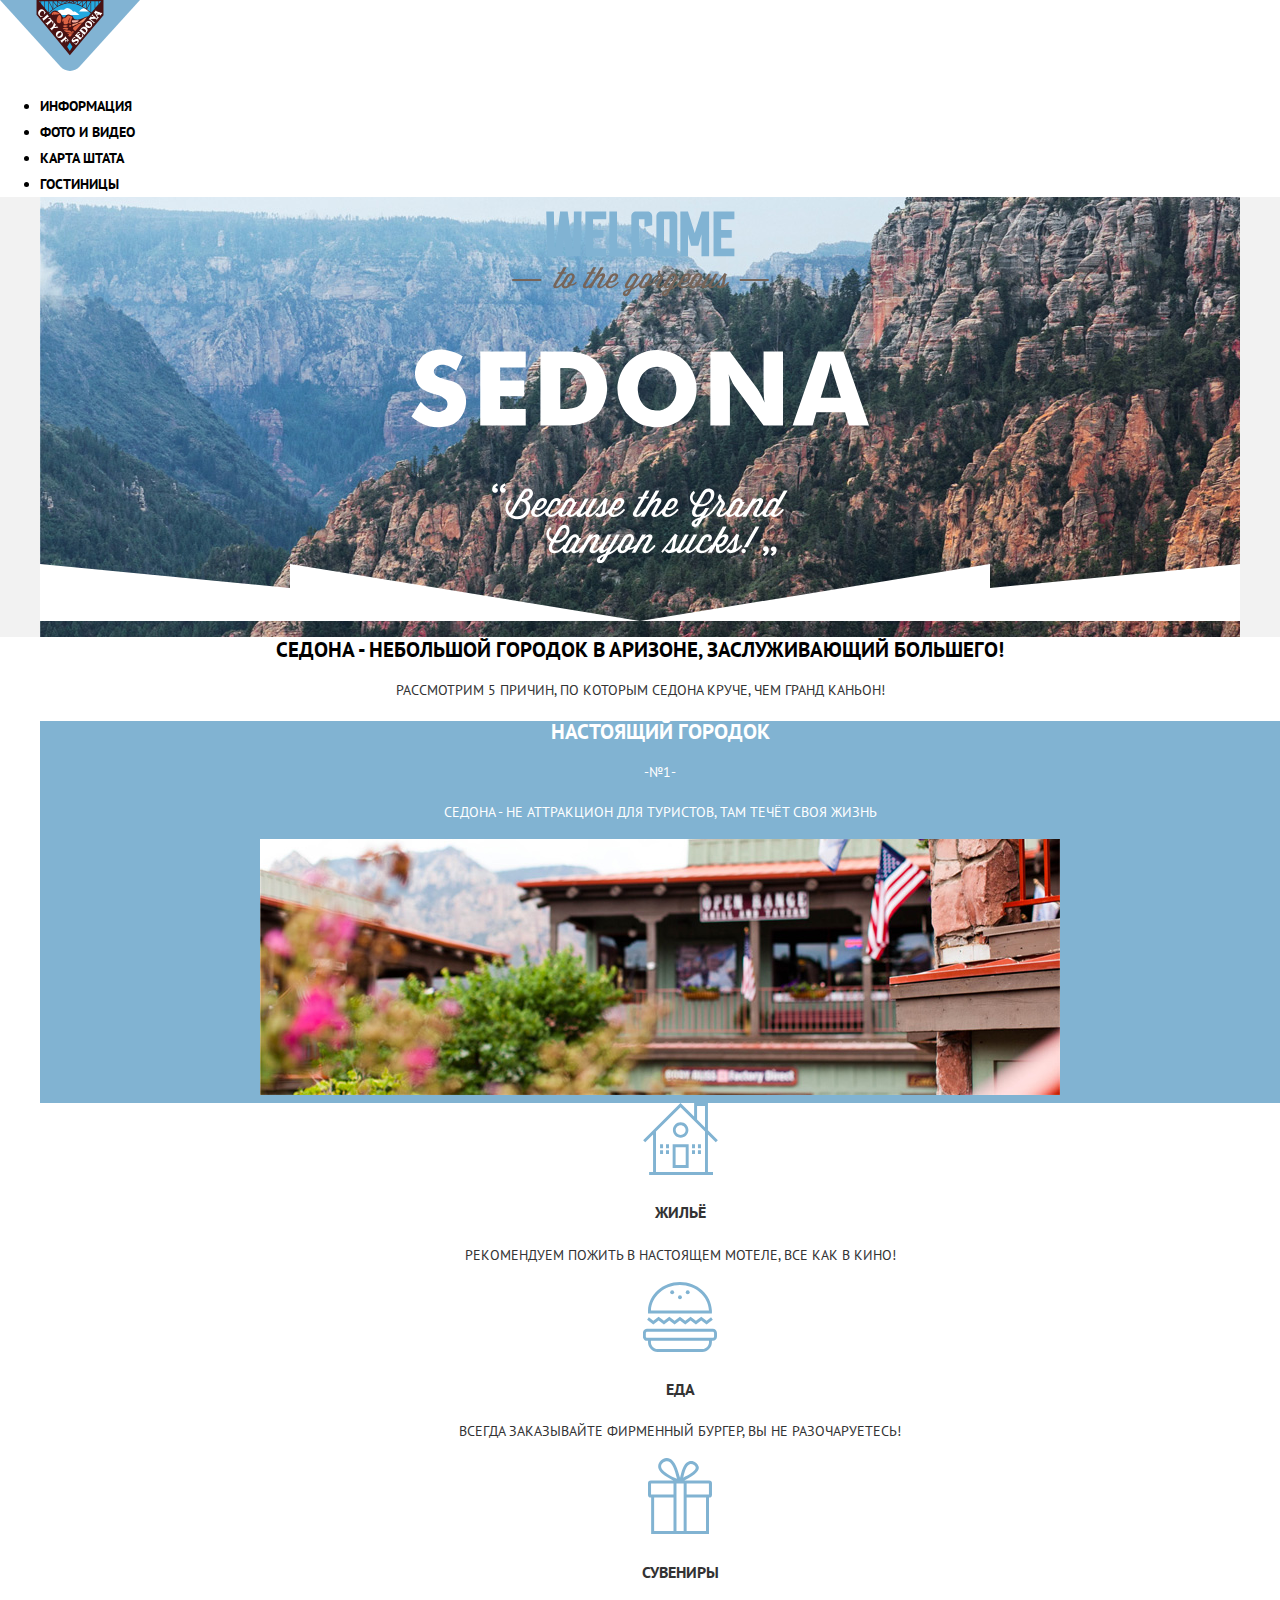
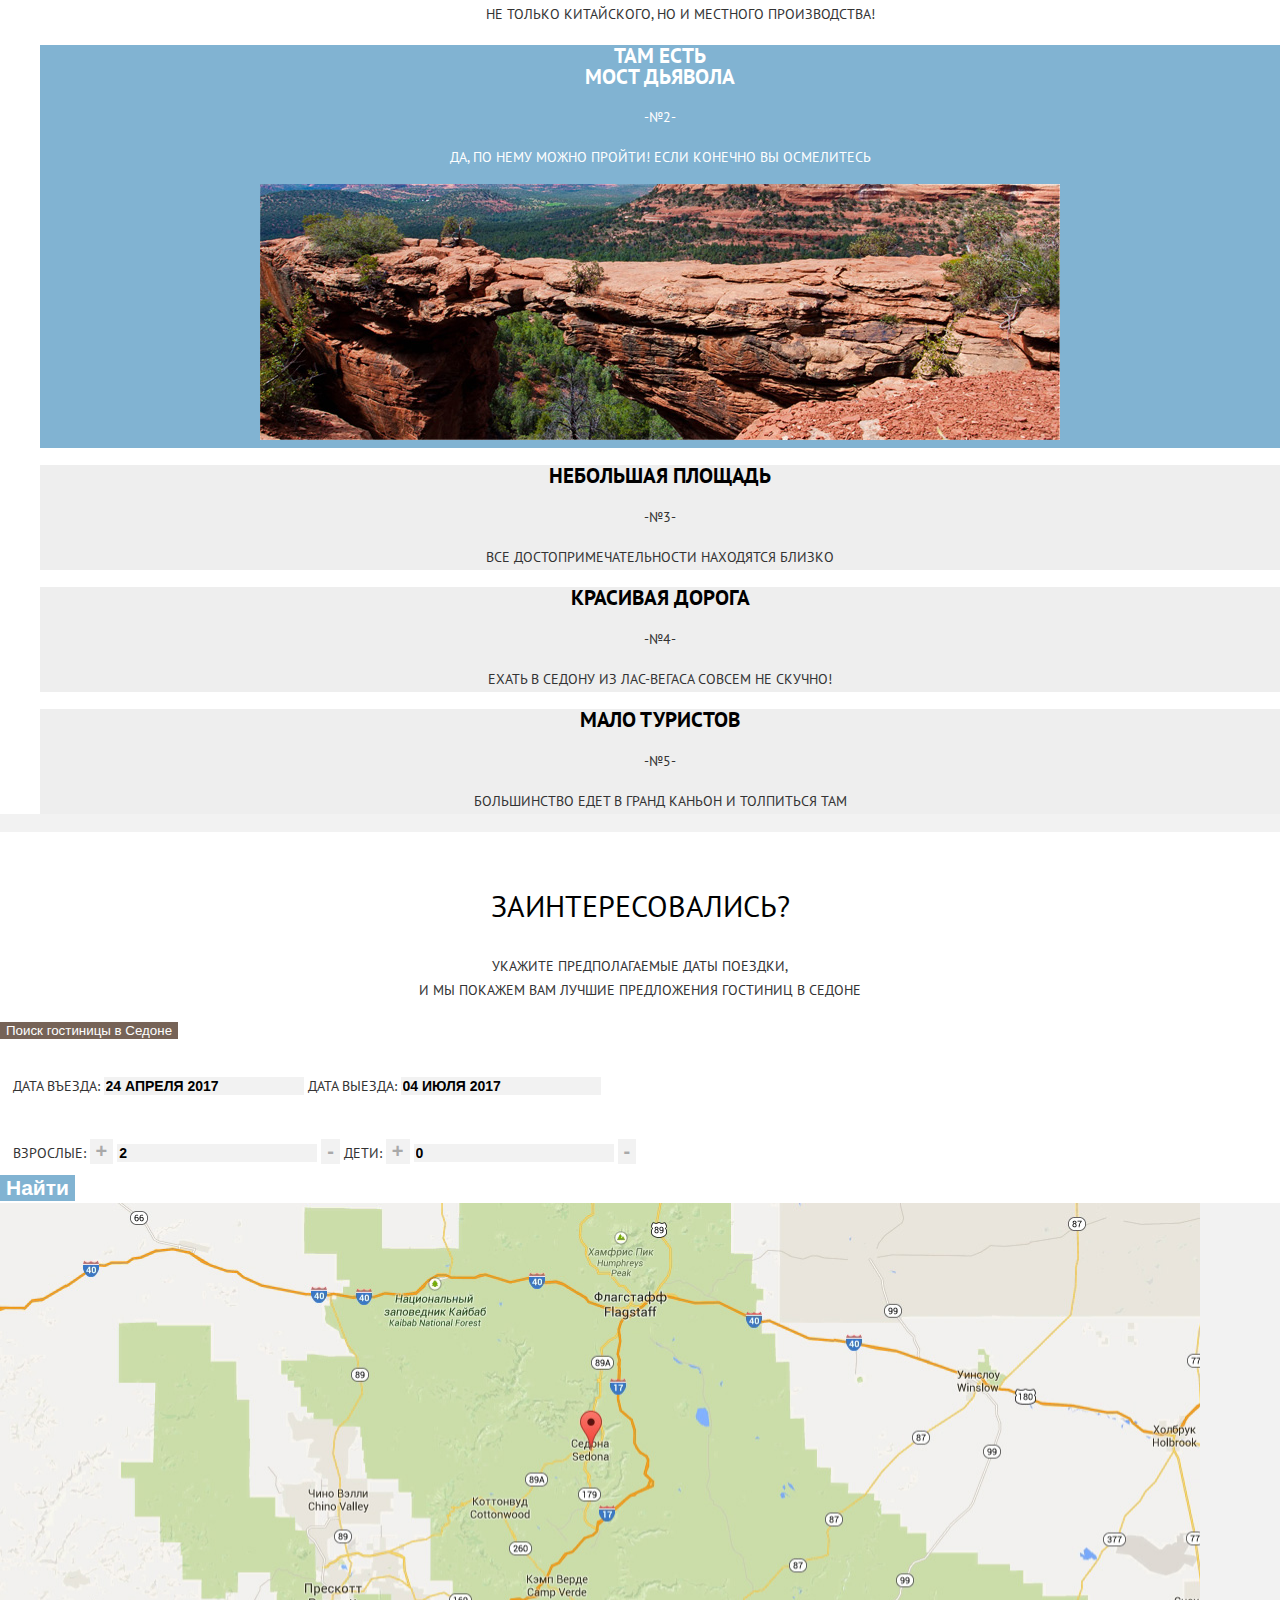
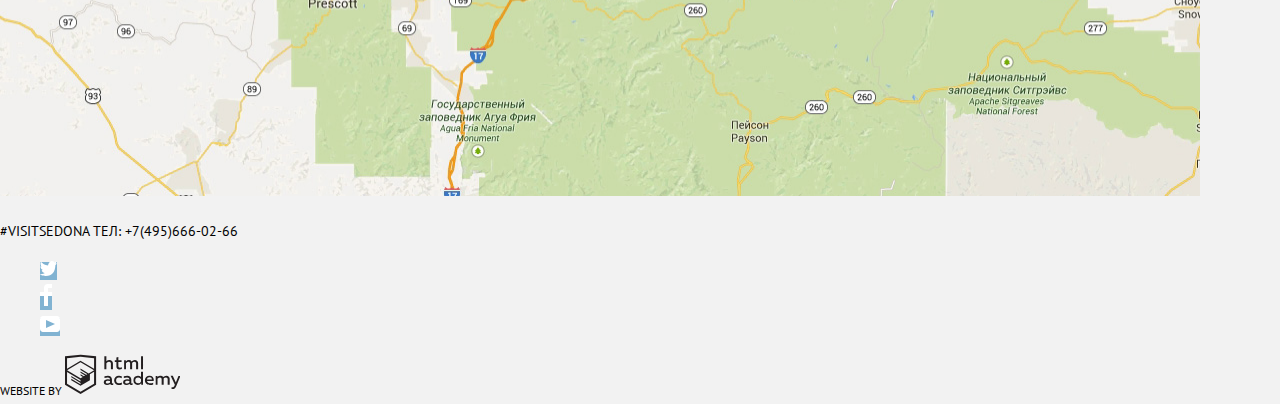
==== index.html @ a15c5e22 "добавление стилей для главной страницы" ====
<!DOCTYPE html>
<html lang="ru">
  <head>
    <meta charset="utf-8">
    <title>HTML Academy: Седона </title>
    <link href="https://fonts.googleapis.com/css?family=PT+Sans&display=swap" rel="stylesheet">
    <link rel="stylesheet" href="css/style.css">
  </head>
  <body>
    <header class="main-header">
      <nav class="main-navigation">
        <a class="main-header-logo">
          <img src="img/logo.svg" width="140" height="71" alt="Логотип «Город Седона»">
        </a>
        <ul class="site-navigation">
          <li>
            <a href="info.html">Информация</a>
          </li>
          <li>
            <a href="gallery.html">Фото и видео</a>
          </li>
          <li>
            <a href="map.html">Карта штата</a>
          </li>
          <li>
            <a href="catalog.html">Гостиницы</a>
          </li>
        </ul>
      </nav>
    </header>
    <main class="container">
      <img class="logo" src="img/welcome.svg" width="459" height="353" alt="Логотип «Добро пожаловать в Седону»">
      <img class="mask" src="img/intro-mask.svg">
      <section class="features">
        <h1>
          Седона - небольшой городок в Аризоне, заслуживающий большего!
        </h1>
        <p>
          Рассмотрим 5 причин, по которым Седона круче, чем Гранд Каньон!
        </p>
      <ol class="features-list">
        <li class="feature-item">
          <div class="index-columns">
            <h2>Настоящий городок</h2>
            <span>-№1-</span>
            <p>Седона - не аттракцион для туристов, там течёт своя жизнь</p>
            <img src="img/town.jpg" width="800" height="256" alt="Фото городка">            
          </div>
          <div class="features-list-town">
            <ul>
              <li>
                <img src="img/icon-1.svg" width="75" height="72" alt="Иконка жилья">
                <h3>Жильё</h3>
                <p>Рекомендуем пожить в настоящем мотеле, все как в кино!</p>
              </li>
              <li>
                <img src="img/icon-2.svg" width="74" height="70" alt="Иконка еды">
                <h3>Еда</h3>
                <p>Всегда заказывайте фирменный бургер, вы не разочаруетесь!</p>
              </li>
              <li>
                <img src="img/icon-3.svg" width="64" height="76" alt="Иконка сувениров">
                <h3>Сувениры</h3>
                <p>Не только китайского, но и местного производства!</p>
              </li>
            </ul>
          </div>
          </li>
        <li class="feature-item">
          <div class="index-columns">
            <h2>Там есть<br> Мост дьявола</h2>
            <span>-№2-</span>
            <p>Да, по нему можно пройти! Если конечно вы осмелитесь</p>
            <img src="img/bridge.jpg" width="800" height="256" alt="Мост дьявола">
          </div>
        </li>
        <li class="feature-item">
          <div class="index-columns-1">
            <h2>Небольшая площадь</h2>
            <span>-№3-</span>
            <p>Все достопримечательности находятся близко</p>
          </div>
        </li>
        <li class="feature-item">
          <div class="index-columns-1">
            <h2>Красивая дорога</h2>
            <span>-№4-</span>
            <p>Ехать в Седону из Лас-Вегаса совсем не скучно!</p>
          </div>
        </li>
        <li class="feature-item">
          <div class="index-columns-1">
            <h2>Мало туристов</h2>
            <span>-№5-</span>
            <p>Большинство едет в Гранд Каньон и толпиться там</p>
          </div>
        </li>
      </ol>
      </section>
      <section class="appointment">
        <h1 class="visually-hidden">Поиск гостиницы в Седоне</h1>
        <p>Заинтересовались?</p>
        <p class="appointment-info">Укажите предполагаемые даты поездки,<br> и  мы покажем вам лучшие предложения гостиниц в Седоне</p>
        <div class="index-form">
          <button class="open-form">Поиск гостиницы в Седоне</button>
          <form class="appointment-form" action="https://echo.htmlacademy.ru/courses" method="post">
            <fieldset class="date">
              <legend class="visually-hidden">Даты въезда и выезда</legend>
              <label class="appointment-date-text" for="date_in">Дата въезда:</label>
              <input class="appointment-date" type="text" name="date_in" id="date_in" value="24 апреля 2017">
              <label class="appointment-date-text" for="date_out">Дата выезда:</label>
              <input class="appointment-date" type="text" name="date_out" id="date_out" value="04 июля 2017">
            </fieldset>
            <fieldset class="quantity">
              <legend class="visually-hidden">Количество взрослых и детей</legend>
              <label class="appointment-quantity-text" for="adults">Взрослые:</label>
              <button class="button-setup" type="button">+</button>
              <input class="appointment-quantity" type="number" name="adults" id="adults" value="2">
              <button class="button-setup" type="button">-</button>
              <label class="appointment-quantity-text" for="child">Дети:</label>
              <button class="button-setup" type="button">+</button>
              <input class="appointment-quantity" type="number" name="child" id="child" value="0">
              <button class="button-setup" type="button">-</button>
            </fieldset>
            <button class="button-search" type="submit">Найти</button>
          </form>
        </div>
      </section>
      <div class="map">
        <img src="img/map.jpg" width="1200" height="593" alt="Карта расположения Седоны">
        <!--Здесь будет форма-->        
      </div>
    </main>
    <footer class="main-footer">
      <p class="footer-contacts">
        #VISITSEDONA
        Тел: <a href="tel:+74956660266">+7(495)666-02-66</a>
      </p>
      
        <ul class="footer-social">
          <li> <a href="#"><img class="tw" src="img/tw-icon.svg" width="17" height="15" alt="Твиттер"></a> </li>
          <li> <a href="#"><img class="fb" src="img/fb-icon.svg" width="12" height="22" alt="Фэйсбук"></a> </li>      
          <li> <a href="#"><img class="yt" src="img/youtube-icon.svg" width="20" height="16" alt="Ютуб"></a> </li>  
        </ul>
      
      <a class="footer-copyright" href="https://htmlacademy.ru/intensive/htmlcss">
        Website by 
        <svg xmlns="http://www.w3.org/2000/svg" data-name="Logo html academy" viewBox="0 0 113 39">
        <path  d="M46.84 28.22a2.07 2.07 0 0 0 .58-.11v1.4a3.41 3.41 0 0 1-1.24.22 1.75 1.75 0 0 1-1.75-1 5.08 5.08 0 0 1-3.3 1.13c-1.59 0-3.06-.87-3.06-2.68 0-2.24 2.08-2.93 3.9-2.93a11.63 11.63 0 0 1 2.28.26v-.31c0-1.09-.8-1.86-2.3-1.86a7.79 7.79 0 0 0-3.15.67v-1.79a10.72 10.72 0 0 1 3.35-.58c2.48 0 4 1.18 4 3.83v3.14a.57.57 0 0 0 .69.61zm-6.76-1.19a1.42 1.42 0 0 0 1.64 1.29 3.56 3.56 0 0 0 2.53-1v-1.51a10.21 10.21 0 0 0-1.9-.22c-1.1.01-2.27.35-2.27 1.45zM53.06 20.62a5.29 5.29 0 0 1 2.7.67v1.79a4.28 4.28 0 0 0-2.42-.73 2.89 2.89 0 1 0 0 5.76 5.26 5.26 0 0 0 2.55-.67v1.8a6.58 6.58 0 0 1-2.9.6 4.42 4.42 0 0 1-4.72-4.54 4.54 4.54 0 0 1 4.79-4.68zM65.84 28.22a2.07 2.07 0 0 0 .58-.11v1.4a3.41 3.41 0 0 1-1.24.22 1.75 1.75 0 0 1-1.75-1 5.08 5.08 0 0 1-3.3 1.13c-1.59 0-3.06-.87-3.06-2.68 0-2.24 2.08-2.93 3.9-2.93a11.63 11.63 0 0 1 2.28.26v-.31c0-1.09-.8-1.86-2.3-1.86a7.79 7.79 0 0 0-3.15.67v-1.79a10.72 10.72 0 0 1 3.35-.58c2.48 0 4 1.18 4 3.83v3.14a.57.57 0 0 0 .69.61zm-6.76-1.19a1.42 1.42 0 0 0 1.64 1.29 3.56 3.56 0 0 0 2.53-1v-1.51a10.21 10.21 0 0 0-1.9-.22c-1.11.01-2.27.35-2.27 1.45zM76.67 16.85v12.76h-1.76v-1.39a4.07 4.07 0 0 1-3.35 1.62 4.62 4.62 0 0 1 0-9.22 4 4 0 0 1 3.15 1.37v-5.14h2zm-4.76 5.48a2.9 2.9 0 0 0 0 5.8 3 3 0 0 0 2.79-1.84v-2.13a3.06 3.06 0 0 0-2.79-1.83zM82.99 20.62c3.48 0 4.68 2.81 4.12 5.34h-6.58c.22 1.57 1.75 2.22 3.35 2.22a6.41 6.41 0 0 0 2.77-.62v1.68a7.5 7.5 0 0 1-3.14.6c-2.68 0-5-1.53-5-4.61a4.39 4.39 0 0 1 4.48-4.61zm.09 1.62a2.39 2.39 0 0 0-2.57 2.26h4.85a2.06 2.06 0 0 0-2.28-2.26zM89.1 29.61v-8.75h1.73v1.09a4 4 0 0 1 2.92-1.33 3 3 0 0 1 2.73 1.4 4.33 4.33 0 0 1 3.06-1.4 3.21 3.21 0 0 1 3.32 3.52v5.47h-2V24.2a1.67 1.67 0 0 0-1.73-1.84 2.94 2.94 0 0 0-2.17 1.18V29.61h-2V24.2a1.67 1.67 0 0 0-1.73-1.84 3.11 3.11 0 0 0-2.32 1.35v5.91h-2zM111.47 20.86h2l-4.1 9.93c-.95 2.28-2.19 3-3.52 3a5 5 0 0 1-1.15-.15v-1.66a3 3 0 0 0 .89.13c.95 0 1.66-.67 2.17-2l.18-.44-4.16-8.82h2.13l3 6.6zM40.66 1.53v5a4 4 0 0 1 2.83-1.2A3.41 3.41 0 0 1 47.1 8.9v5.41h-2V9.15a1.9 1.9 0 0 0-2-2.1 3.08 3.08 0 0 0-2.44 1.46v5.8h-2V1.53h2zM52.43 2.42v3.12h3.17v1.71h-3.17v4c0 1.15.53 1.53 1.66 1.53a4.71 4.71 0 0 0 1.77-.35v1.68a7.14 7.14 0 0 1-2.35.38 2.68 2.68 0 0 1-3-2.88V7.23h-1.6V5.52h1.57V2.88zM58.1 14.29V5.54h1.73v1.09a4 4 0 0 1 2.92-1.33 3 3 0 0 1 2.73 1.4 4.33 4.33 0 0 1 3.06-1.4 3.21 3.21 0 0 1 3.32 3.52v5.47h-2V8.88a1.67 1.67 0 0 0-1.73-1.84 2.94 2.94 0 0 0-2.17 1.18V14.29h-2V8.88a1.67 1.67 0 0 0-1.73-1.84 3.11 3.11 0 0 0-2.32 1.35v5.91h-2zM74.72 1.52h1.95v12.76h-1.95zM15.44.02h-.16L0 1.62v28l15.28 9.09 15.28-9.09v-28zm13.12 28.45l-13.28 7.9L2 28.47V16.99l13.22 7.87v1.43l-9.07-5.4v1.38l9.11 5.47v1.46l-9.1-5.42v1.38l9.11 5.47 9.19-5.5V19.22l4.1-2.45v11.67zm0-13.16l-3.65 2.14-1.68 1-8-4.76v1.38l6.84 4.07h-.06l-.15.09-1 .57-5.64-3.36v1.38l4.45 2.65-1.05.7-3.36-2v1.38l2.21 1.3-2.25 1.35-13.16-7.82 13.17-7.92zm0-1.39L15.21 6.05l-13.2 7.86V3.41l13.28-1.39 13.28 1.39v10.51z"/>
        </svg>
      </a>
    </footer>
  </body>
</html>
---- css/style.css ----
body {
    margin: 0;
    padding: 0;

    font-family: "PT Sans", Arial, sans-serif;
    font-size: 14px;
    line-height: 26px;
    color: #333333;
    text-transform: uppercase;

    background-color: #f2f2f2;
    background-image: url('../img/background.jpg');
    background-position: top center;
    background-repeat: no-repeat;
}

.visually-hidden {
    visibility: hidden;
}

.mask {
    display: block;
    margin-left: auto;
    margin-right: auto
}

.logo {
    display: block;
    margin-left: auto;
    margin-right: auto
}

a {
    text-decoration: none;
}

.main-navigation {
    font-weight: bold;
    color: black;
    background-color: white;
}

.site-navigation a {
    color: black;
}

.site-navigation a:hover,
.site-navigation a:focus {
    color: #81b3d2;
}

.site-navigation a:active {
    color: rgba(0, 0, 0, 0.3);
}

.features {
    background-color: white;
}

.features-list, 
.features-list ul {
    list-style: none;
}

.feature-item, 
.features p {
    text-align: center;
}

.features h1 {
    text-align: center;
    font-size: 21px;
    font-weight: bold;
    color: black;
}

.index-columns {
    background-color: #81b3d2;
    color: white;
}

.index-columns h2 {
    font-size: 21px;
    line-height: 21px;
}

.index-columns-1 {
    background-color: #eeeeee;
}

.index-columns-1 h2 {
    color: black;
    font-size: 21px;
    line-height: 21px;
}

.appointment {
    background-color: white;
}

.appointment p {
    color: black;
    font-size: 30px;
    line-height: 36px;
    text-align: center;
}

.appointment .appointment-info {
    color: #333333;
    font-size: 14px;
    line-height: 24px;
    text-align: center;
} 

.open-form {
    background-color: #766357;
    text-align: center;
    color: white;
    vertical-align: middle;
    border: none;
}

.open-form:hover {
    background-color: #604e43;
}

.open-form:active {
    background-color: #503e33;
    color: rgba(255, 255, 255, 0.3);
}

.date {
    border: none;
}

.quantity {
    border: none;
}

.appointment-date,
.appointment-quantity {
    font-size: 14px;
    font-weight: bold;
    color: black;
    text-transform: uppercase;
    background-color: #f2f2f2;
    border: none;
}

.appointment-date:hover,
.appointment-quantity:hover {
    background-color: #ebebeb;
}

.appointment-date:focus,
.appointment-quantity:focus {
    border: solid 2px #e5e5e5;
    background-color: #ffffff;
}

.button-setup {
    font-size: 20px;
    font-weight: bold;
    color: #a9a9a9;
    border: none;
    background-color: #f2f2f2;
}

.button-search {
    font-size: 21px;
    font-weight: bold;
    text-align: center;
    color: #ffffff;
    background-color: #81b3d2;
    border: none;
}

.button-search:hover {
    background-color: #669ec0;
}

.button-search:active {
    color: rgba(255, 255, 255, 0.3);
    background-color: #5496bd;
}

.footer-contacts {
    color: black;
}

.footer-contacts a {
    text-decoration: none;
    color: black;
}

.footer-social {
    list-style: none;
}

.footer-social a {
    background-color: #81b3d2;
}

.footer-social a:hover {
    background-color: #669ec0;
}

.footer-social a:active {
    background-color: #5496bd;
    
}

.footer-social a:active .tw {
    opacity: 0.3;
    filter:alpha(opacity=30);
}

.footer-social a:active .fb {
    opacity: 0.3;
    filter:alpha(opacity=30);
}

.footer-social a:active .yt {
    opacity: 0.3;
    filter:alpha(opacity=30);
}

.footer-copyright {
    font-size: 12px;
    line-height: 26px;
    text-align: center;
    color: #000000;
}

.footer-copyright:hover {
    color: #81b3d2;
}

.footer-copyright:active {
    color: #000000;
}

.footer-copyright svg {
    fill: #231f20;
    width: 115px;
    height: 41px;
}

.footer-copyright:hover svg {
    fill: #81b3d2;
}

.footer-copyright:active svg {
    fill: #bdbbbc;
}
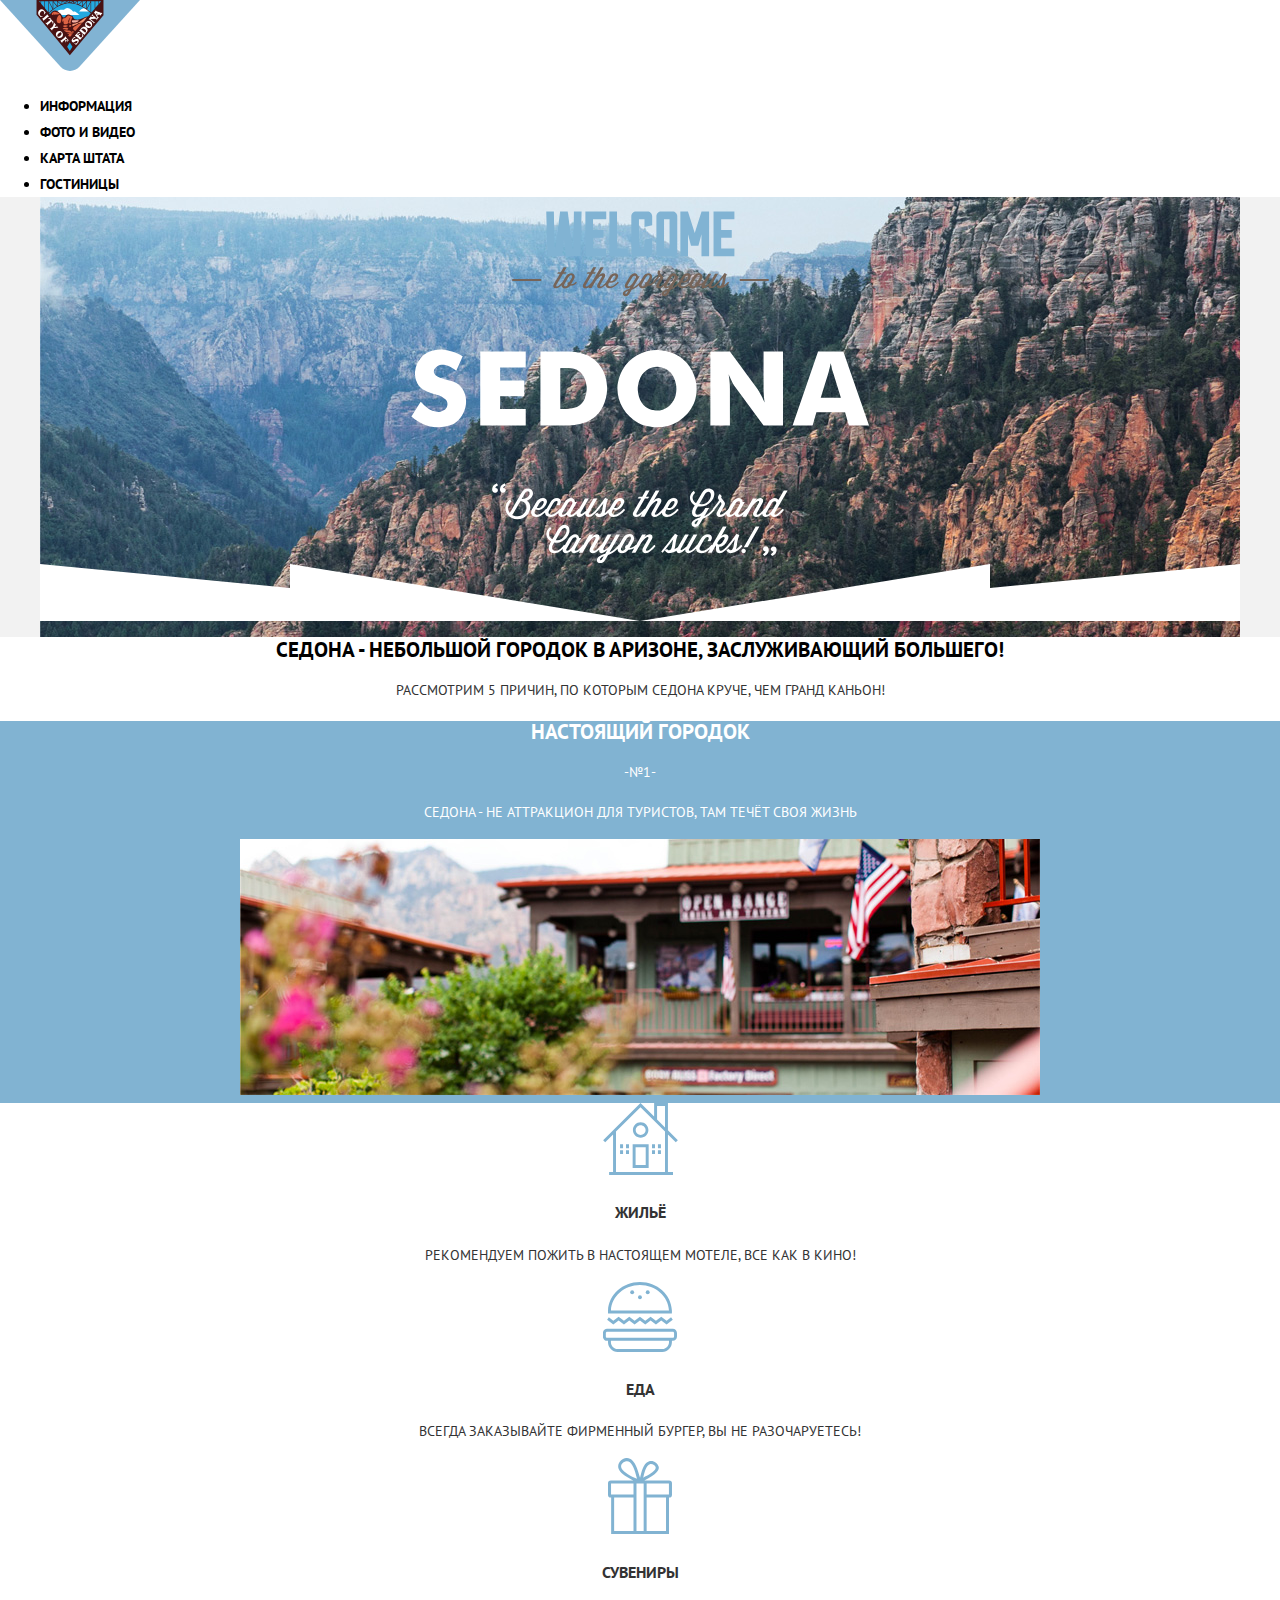
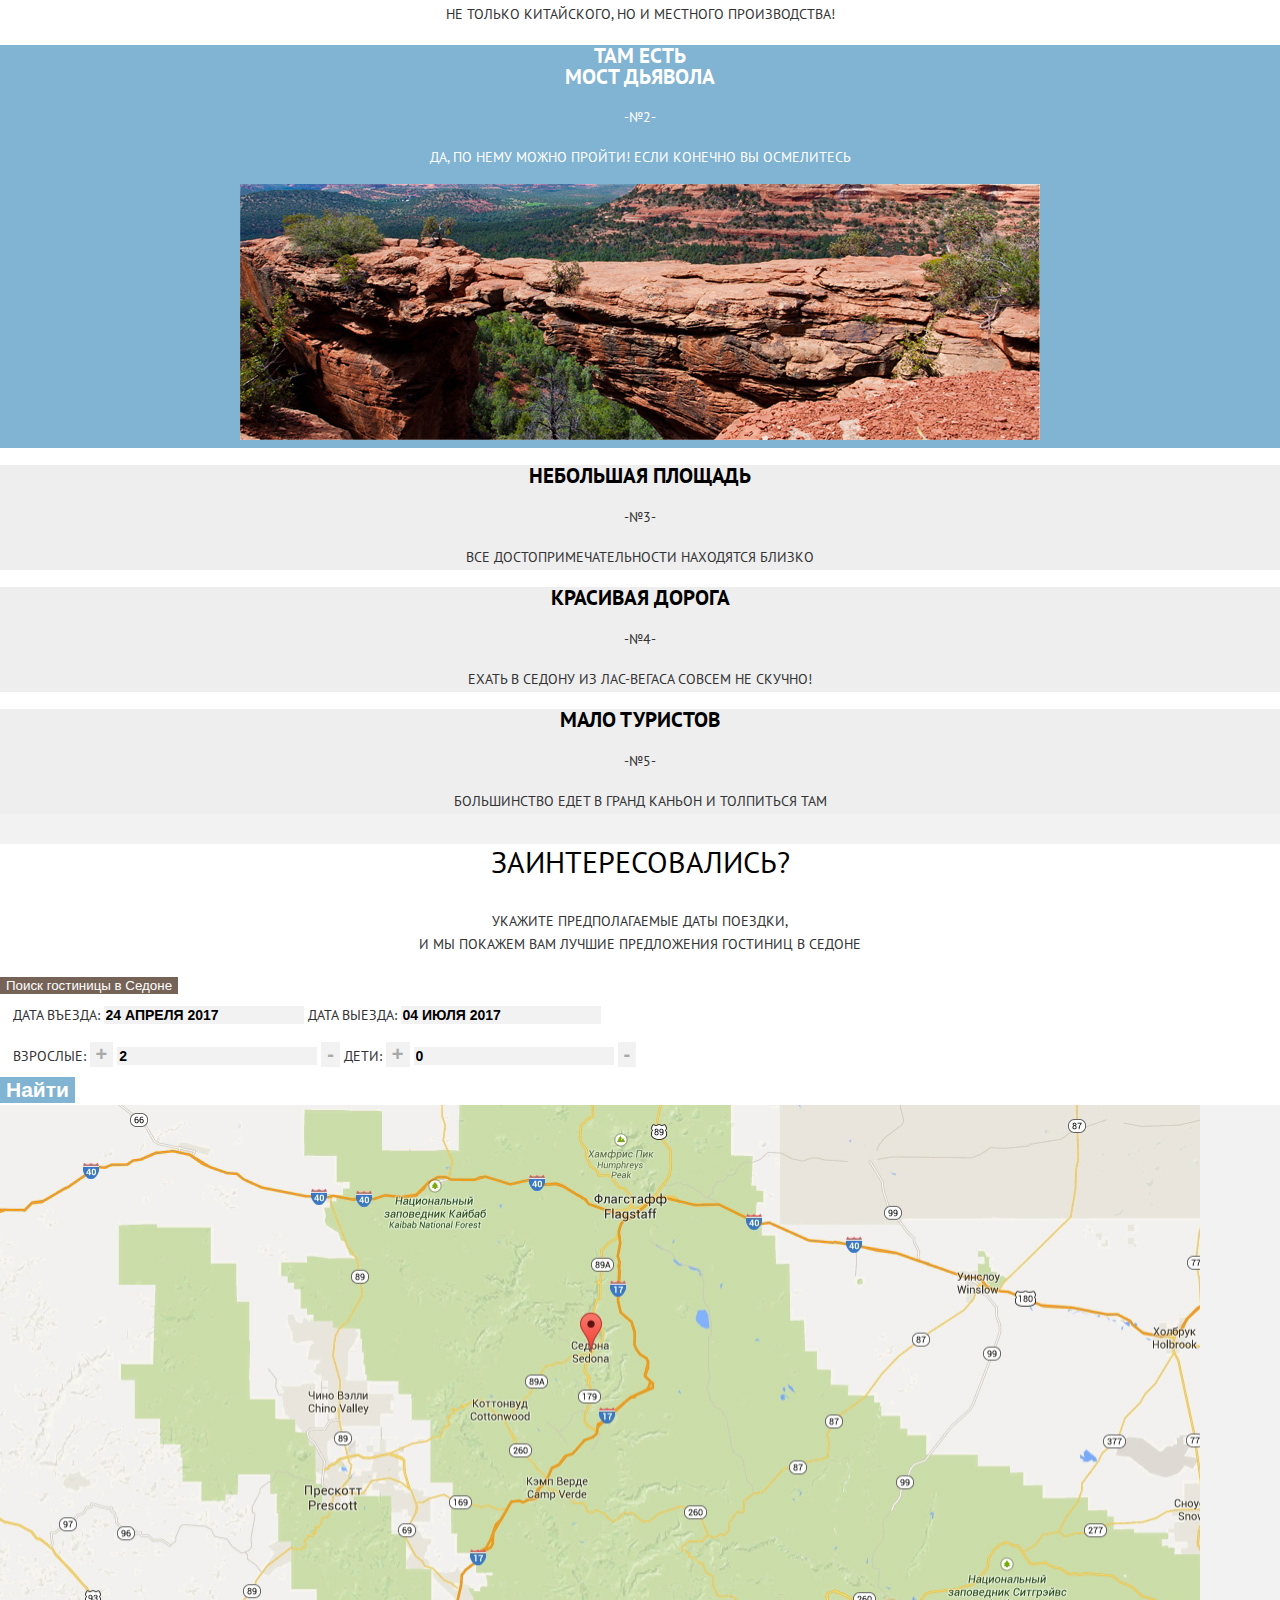
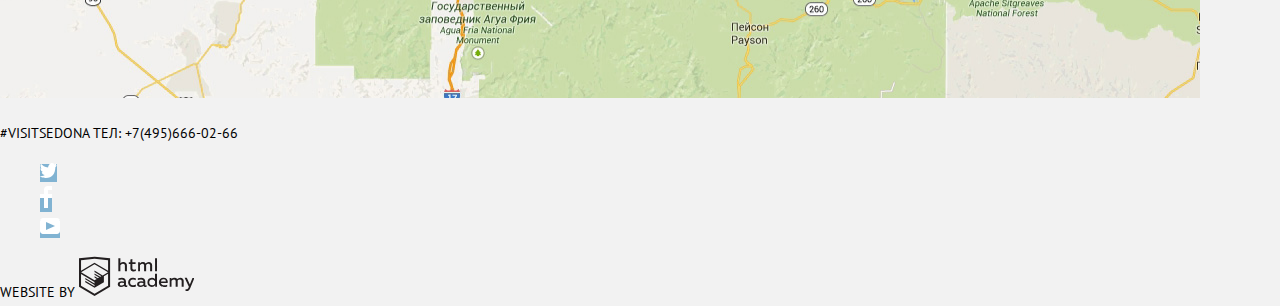
==== commit 7181f735: "исправил ошибки" ====
--- a/index.html
+++ b/index.html
@@ -6,7 +6,7 @@
     <link href="https://fonts.googleapis.com/css?family=PT+Sans&display=swap" rel="stylesheet">
     <link rel="stylesheet" href="css/style.css">
   </head>
-  <body>
+  <body class="index">
     <header class="main-header">
       <nav class="main-navigation">
         <a class="main-header-logo">
@@ -38,7 +38,7 @@
         <p>
           Рассмотрим 5 причин, по которым Седона круче, чем Гранд Каньон!
         </p>
-      <ol class="features-list">
+      <ol class="features-list list">
         <li class="feature-item">
           <div class="index-columns">
             <h2>Настоящий городок</h2>
@@ -47,7 +47,7 @@
             <img src="img/town.jpg" width="800" height="256" alt="Фото городка">            
           </div>
           <div class="features-list-town">
-            <ul>
+            <ul class="list">
               <li>
                 <img src="img/icon-1.svg" width="75" height="72" alt="Иконка жилья">
                 <h3>Жильё</h3>
@@ -75,21 +75,21 @@
           </div>
         </li>
         <li class="feature-item">
-          <div class="index-columns-1">
+          <div class="index-columns-row">
             <h2>Небольшая площадь</h2>
             <span>-№3-</span>
             <p>Все достопримечательности находятся близко</p>
           </div>
         </li>
         <li class="feature-item">
-          <div class="index-columns-1">
+          <div class="index-columns-row">
             <h2>Красивая дорога</h2>
             <span>-№4-</span>
             <p>Ехать в Седону из Лас-Вегаса совсем не скучно!</p>
           </div>
         </li>
         <li class="feature-item">
-          <div class="index-columns-1">
+          <div class="index-columns-row">
             <h2>Мало туристов</h2>
             <span>-№5-</span>
             <p>Большинство едет в Гранд Каньон и толпиться там</p>
@@ -107,19 +107,19 @@
             <fieldset class="date">
               <legend class="visually-hidden">Даты въезда и выезда</legend>
               <label class="appointment-date-text" for="date_in">Дата въезда:</label>
-              <input class="appointment-date" type="text" name="date_in" id="date_in" value="24 апреля 2017">
+              <input class="appointment-date appointment-field" type="text" name="date_in" id="date_in" value="24 апреля 2017">
               <label class="appointment-date-text" for="date_out">Дата выезда:</label>
-              <input class="appointment-date" type="text" name="date_out" id="date_out" value="04 июля 2017">
+              <input class="appointment-date appointment-field" type="text" name="date_out" id="date_out" value="04 июля 2017">
             </fieldset>
             <fieldset class="quantity">
               <legend class="visually-hidden">Количество взрослых и детей</legend>
               <label class="appointment-quantity-text" for="adults">Взрослые:</label>
               <button class="button-setup" type="button">+</button>
-              <input class="appointment-quantity" type="number" name="adults" id="adults" value="2">
+              <input class="appointment-quantity appointment-field" type="number" name="adults" id="adults" value="2">
               <button class="button-setup" type="button">-</button>
               <label class="appointment-quantity-text" for="child">Дети:</label>
               <button class="button-setup" type="button">+</button>
-              <input class="appointment-quantity" type="number" name="child" id="child" value="0">
+              <input class="appointment-quantity appointment-field" type="number" name="child" id="child" value="0">
               <button class="button-setup" type="button">-</button>
             </fieldset>
             <button class="button-search" type="submit">Найти</button>
@@ -138,9 +138,9 @@
       </p>
       
         <ul class="footer-social">
-          <li> <a href="#"><img class="tw" src="img/tw-icon.svg" width="17" height="15" alt="Твиттер"></a> </li>
-          <li> <a href="#"><img class="fb" src="img/fb-icon.svg" width="12" height="22" alt="Фэйсбук"></a> </li>      
-          <li> <a href="#"><img class="yt" src="img/youtube-icon.svg" width="20" height="16" alt="Ютуб"></a> </li>  
+          <li> <a class="a-twitter" href="#"><img class="twitter" src="img/tw-icon.svg" width="17" height="15" alt="Твиттер"></a> </li>
+          <li> <a class="a-facebook" href="#"><img class="facebook" src="img/fb-icon.svg" width="12" height="22" alt="Фэйсбук"></a> </li>      
+          <li> <a class="a-youtube" href="#"><img class="youtube" src="img/youtube-icon.svg" width="20" height="16" alt="Ютуб"></a> </li>  
         </ul>
       
       <a class="footer-copyright" href="https://htmlacademy.ru/intensive/htmlcss">
--- a/css/style.css
+++ b/css/style.css
@@ -9,13 +9,32 @@
     text-transform: uppercase;
 
     background-color: #f2f2f2;
+}
+
+a {
+    text-decoration: none;
+}
+
+.visually-hidden:not(:focus):not(:active) {
+    position: absolute;
+    
+    width: 1px;
+    height: 1px;
+    margin: -1px;
+    border: 0;
+    padding: 0;
+    
+    white-space: nowrap;
+    
+    clip-path: inset(100%);
+    clip: rect(0 0 0 0);
+    overflow: hidden;
+}   
+
+.index {
     background-image: url('../img/background.jpg');
     background-position: top center;
     background-repeat: no-repeat;
-}
-
-.visually-hidden {
-    visibility: hidden;
 }
 
 .mask {
@@ -30,18 +49,14 @@
     margin-right: auto
 }
 
-a {
-    text-decoration: none;
-}
-
 .main-navigation {
-    font-weight: bold;
-    color: black;
-    background-color: white;
+    font-weight: 700;
+    color: #000000;
+    background-color: #ffffff;
 }
 
 .site-navigation a {
-    color: black;
+    color: #000000;
 }
 
 .site-navigation a:hover,
@@ -54,11 +69,12 @@
 }
 
 .features {
-    background-color: white;
-}
-
-.features-list, 
-.features-list ul {
+    background-color: #ffffff;
+}
+
+.list {
+    margin: 0px;
+    padding: 0px;
     list-style: none;
 }
 
@@ -70,52 +86,52 @@
 .features h1 {
     text-align: center;
     font-size: 21px;
-    font-weight: bold;
-    color: black;
+    font-weight: 700;
+    color: #000000;
 }
 
 .index-columns {
     background-color: #81b3d2;
-    color: white;
+    color: #ffffff;
 }
 
 .index-columns h2 {
     font-size: 21px;
-    line-height: 21px;
-}
-
-.index-columns-1 {
+    line-height: 1;
+}
+
+.index-columns-row {
     background-color: #eeeeee;
 }
 
-.index-columns-1 h2 {
-    color: black;
-    font-size: 21px;
-    line-height: 21px;
+.index-columns-row h2 {
+    color: #000000;
+    font-size: 21px;
+    line-height: 1;
 }
 
 .appointment {
-    background-color: white;
+    background-color: #ffffff;
 }
 
 .appointment p {
-    color: black;
+    color: #000000;
     font-size: 30px;
-    line-height: 36px;
+    line-height: 1.2;
     text-align: center;
 }
 
 .appointment .appointment-info {
     color: #333333;
     font-size: 14px;
-    line-height: 24px;
+    line-height: 1.7;
     text-align: center;
 } 
 
 .open-form {
     background-color: #766357;
     text-align: center;
-    color: white;
+    color: #ffffff;
     vertical-align: middle;
     border: none;
 }
@@ -137,38 +153,43 @@
     border: none;
 }
 
-.appointment-date,
-.appointment-quantity {
-    font-size: 14px;
-    font-weight: bold;
-    color: black;
+.appointment-field {
+    font-size: 14px;
+    font-weight: 700;
+    color: #000000;
     text-transform: uppercase;
     background-color: #f2f2f2;
     border: none;
 }
 
-.appointment-date:hover,
-.appointment-quantity:hover {
+.appointment-field:hover {
     background-color: #ebebeb;
 }
 
-.appointment-date:focus,
-.appointment-quantity:focus {
+.appointment-field:focus {
     border: solid 2px #e5e5e5;
     background-color: #ffffff;
 }
 
 .button-setup {
     font-size: 20px;
-    font-weight: bold;
+    font-weight: 700;
     color: #a9a9a9;
     border: none;
     background-color: #f2f2f2;
 }
 
+.button-setup:hover {
+    color: #000000;
+}
+
+.button-setup:active {
+    color: #81b3d2;
+}
+
 .button-search {
     font-size: 21px;
-    font-weight: bold;
+    font-weight: 700;
     text-align: center;
     color: #ffffff;
     background-color: #81b3d2;
@@ -185,12 +206,11 @@
 }
 
 .footer-contacts {
-    color: black;
+    color: #000000;
 }
 
 .footer-contacts a {
-    text-decoration: none;
-    color: black;
+    color: #000000;
 }
 
 .footer-social {
@@ -210,24 +230,21 @@
     
 }
 
-.footer-social a:active .tw {
+.a-twitter:active .twitter {
     opacity: 0.3;
-    filter:alpha(opacity=30);
-}
-
-.footer-social a:active .fb {
+}
+
+.a-facebook:active .facebook {
     opacity: 0.3;
-    filter:alpha(opacity=30);
-}
-
-.footer-social a:active .yt {
+}
+
+.a-youtube:active .youtube {
     opacity: 0.3;
-    filter:alpha(opacity=30);
 }
 
 .footer-copyright {
-    font-size: 12px;
-    line-height: 26px;
+    font-size: 14px;
+    line-height: 1.86;
     text-align: center;
     color: #000000;
 }
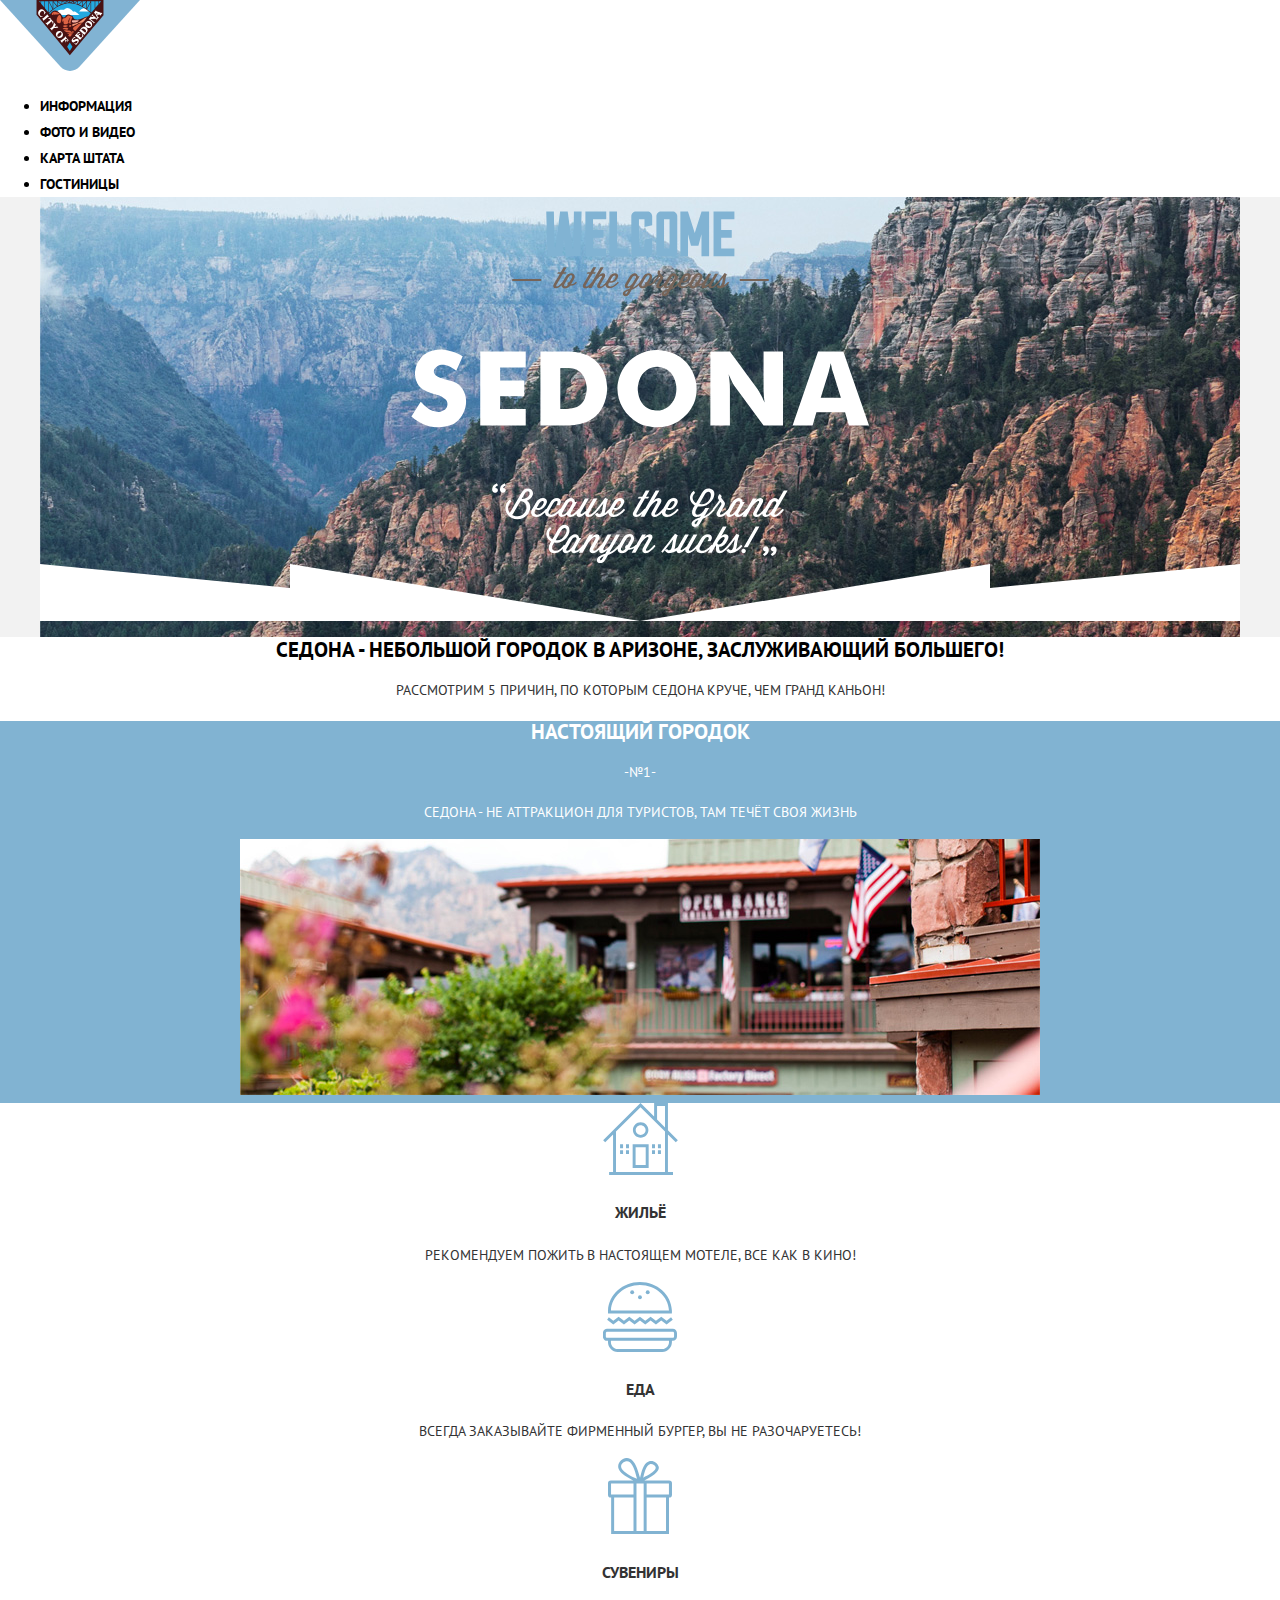
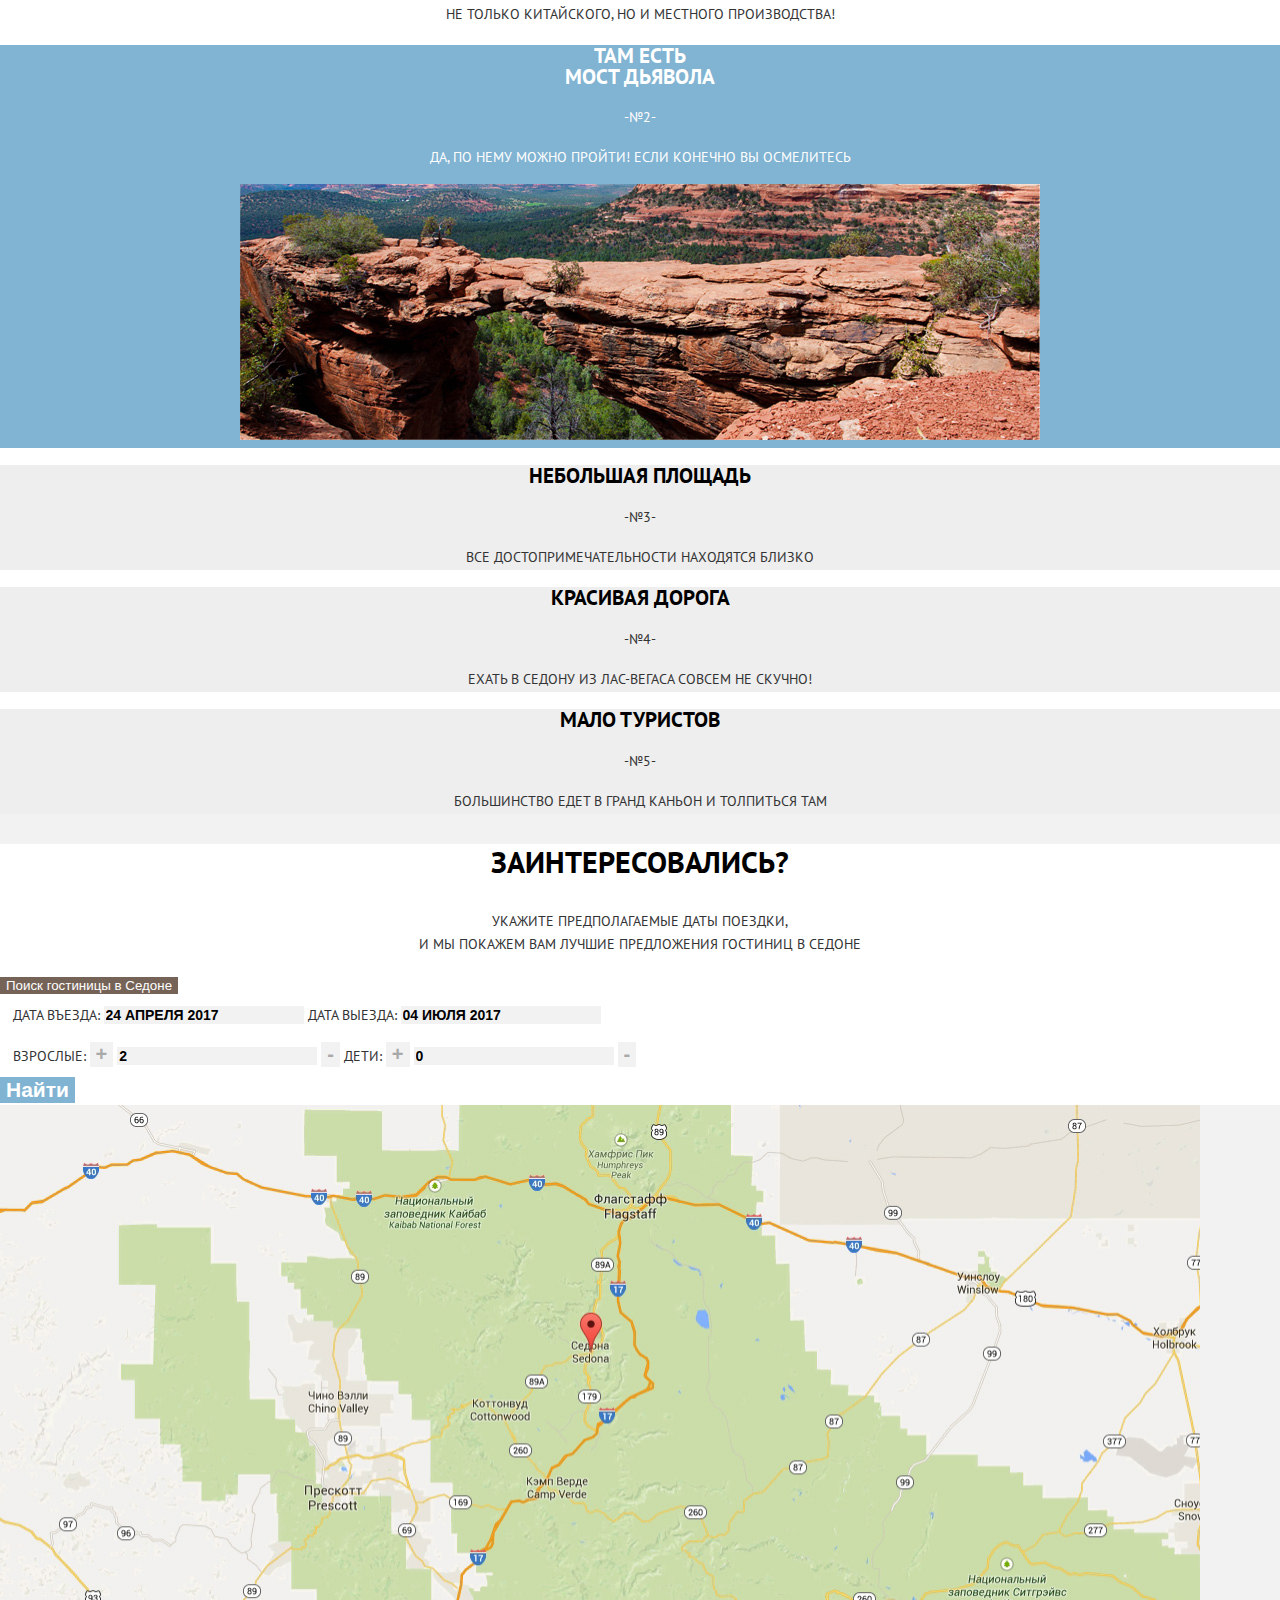
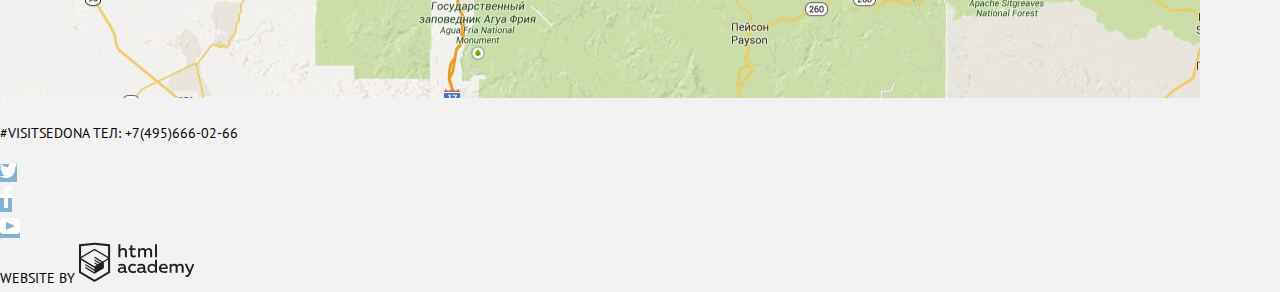
==== commit dfc47a7b: "оптимизация стилей" ====
--- a/index.html
+++ b/index.html
@@ -14,16 +14,16 @@
         </a>
         <ul class="site-navigation">
           <li>
-            <a href="info.html">Информация</a>
+            <a class="link" href="info.html">Информация</a>
           </li>
           <li>
-            <a href="gallery.html">Фото и видео</a>
+            <a class="link" href="gallery.html">Фото и видео</a>
           </li>
           <li>
-            <a href="map.html">Карта штата</a>
+            <a class="link" href="map.html">Карта штата</a>
           </li>
           <li>
-            <a href="catalog.html">Гостиницы</a>
+            <a class="link" href="catalog.html">Гостиницы</a>
           </li>
         </ul>
       </nav>
@@ -41,7 +41,7 @@
       <ol class="features-list list">
         <li class="feature-item">
           <div class="index-columns">
-            <h2>Настоящий городок</h2>
+            <h2 class="index-columns-text">Настоящий городок</h2>
             <span>-№1-</span>
             <p>Седона - не аттракцион для туристов, там течёт своя жизнь</p>
             <img src="img/town.jpg" width="800" height="256" alt="Фото городка">            
@@ -68,7 +68,7 @@
           </li>
         <li class="feature-item">
           <div class="index-columns">
-            <h2>Там есть<br> Мост дьявола</h2>
+            <h2 class="index-columns-text">Там есть<br> Мост дьявола</h2>
             <span>-№2-</span>
             <p>Да, по нему можно пройти! Если конечно вы осмелитесь</p>
             <img src="img/bridge.jpg" width="800" height="256" alt="Мост дьявола">
@@ -76,21 +76,21 @@
         </li>
         <li class="feature-item">
           <div class="index-columns-row">
-            <h2>Небольшая площадь</h2>
+            <h2 class="index-columns-row-text">Небольшая площадь</h2>
             <span>-№3-</span>
             <p>Все достопримечательности находятся близко</p>
           </div>
         </li>
         <li class="feature-item">
           <div class="index-columns-row">
-            <h2>Красивая дорога</h2>
+            <h2 class="index-columns-row-text">Красивая дорога</h2>
             <span>-№4-</span>
             <p>Ехать в Седону из Лас-Вегаса совсем не скучно!</p>
           </div>
         </li>
         <li class="feature-item">
           <div class="index-columns-row">
-            <h2>Мало туристов</h2>
+            <h2 class="index-columns-row-text">Мало туристов</h2>
             <span>-№5-</span>
             <p>Большинство едет в Гранд Каньон и толпиться там</p>
           </div>
@@ -99,7 +99,7 @@
       </section>
       <section class="appointment">
         <h1 class="visually-hidden">Поиск гостиницы в Седоне</h1>
-        <p>Заинтересовались?</p>
+        <p class="appointment-text">Заинтересовались?</p>
         <p class="appointment-info">Укажите предполагаемые даты поездки,<br> и  мы покажем вам лучшие предложения гостиниц в Седоне</p>
         <div class="index-form">
           <button class="open-form">Поиск гостиницы в Седоне</button>
@@ -137,10 +137,10 @@
         Тел: <a href="tel:+74956660266">+7(495)666-02-66</a>
       </p>
       
-        <ul class="footer-social">
-          <li> <a class="a-twitter" href="#"><img class="twitter" src="img/tw-icon.svg" width="17" height="15" alt="Твиттер"></a> </li>
-          <li> <a class="a-facebook" href="#"><img class="facebook" src="img/fb-icon.svg" width="12" height="22" alt="Фэйсбук"></a> </li>      
-          <li> <a class="a-youtube" href="#"><img class="youtube" src="img/youtube-icon.svg" width="20" height="16" alt="Ютуб"></a> </li>  
+        <ul class="footer-social list">
+          <li> <a class="social-link" href="#"><img class="social-icon" src="img/tw-icon.svg" width="17" height="15" alt="Твиттер"></a> </li>
+          <li> <a class="social-link" href="#"><img class="social-icon" src="img/fb-icon.svg" width="12" height="22" alt="Фэйсбук"></a> </li>      
+          <li> <a class="social-link" href="#"><img class="social-icon" src="img/youtube-icon.svg" width="20" height="16" alt="Ютуб"></a> </li>  
         </ul>
       
       <a class="footer-copyright" href="https://htmlacademy.ru/intensive/htmlcss">
--- a/css/style.css
+++ b/css/style.css
@@ -13,6 +13,12 @@
 
 a {
     text-decoration: none;
+}
+
+.index {
+    background-image: url('../img/index-page-main-bg.jpg');
+    background-position: top center;
+    background-repeat: no-repeat;
 }
 
 .visually-hidden:not(:focus):not(:active) {
@@ -31,10 +37,29 @@
     overflow: hidden;
 }   
 
-.index {
-    background-image: url('../img/background.jpg');
-    background-position: top center;
-    background-repeat: no-repeat;
+.list {
+    margin: 0px;
+    padding: 0px;
+    list-style: none;
+}
+
+.main-navigation {
+    font-weight: 700;
+    color: #000000;
+    background-color: #ffffff;
+}
+
+.link {
+    color: #000000;
+}
+
+.link:hover,
+.link:focus {
+    color: #81b3d2;
+}
+
+.link:active {
+    color: rgba(0, 0, 0, 0.3);
 }
 
 .mask {
@@ -49,33 +74,8 @@
     margin-right: auto
 }
 
-.main-navigation {
-    font-weight: 700;
-    color: #000000;
-    background-color: #ffffff;
-}
-
-.site-navigation a {
-    color: #000000;
-}
-
-.site-navigation a:hover,
-.site-navigation a:focus {
-    color: #81b3d2;
-}
-
-.site-navigation a:active {
-    color: rgba(0, 0, 0, 0.3);
-}
-
 .features {
     background-color: #ffffff;
-}
-
-.list {
-    margin: 0px;
-    padding: 0px;
-    list-style: none;
 }
 
 .feature-item, 
@@ -95,16 +95,17 @@
     color: #ffffff;
 }
 
-.index-columns h2 {
+.index-columns-text {
     font-size: 21px;
     line-height: 1;
+    font-weight: bold;
 }
 
 .index-columns-row {
     background-color: #eeeeee;
 }
 
-.index-columns-row h2 {
+.index-columns-row-text {
     color: #000000;
     font-size: 21px;
     line-height: 1;
@@ -114,14 +115,15 @@
     background-color: #ffffff;
 }
 
-.appointment p {
+.appointment-text {
     color: #000000;
     font-size: 30px;
+    font-weight: 700;
     line-height: 1.2;
     text-align: center;
 }
 
-.appointment .appointment-info {
+.appointment-info {
     color: #333333;
     font-size: 14px;
     line-height: 1.7;
@@ -210,35 +212,23 @@
 }
 
 .footer-contacts a {
-    color: #000000;
-}
-
-.footer-social {
-    list-style: none;
-}
-
-.footer-social a {
+    color: inherit;
+}
+
+.social-link {
     background-color: #81b3d2;
 }
 
-.footer-social a:hover {
+.social-link:hover {
     background-color: #669ec0;
 }
 
-.footer-social a:active {
+.social-link:active {
     background-color: #5496bd;
     
 }
 
-.a-twitter:active .twitter {
-    opacity: 0.3;
-}
-
-.a-facebook:active .facebook {
-    opacity: 0.3;
-}
-
-.a-youtube:active .youtube {
+.social-link:active .social-icon {
     opacity: 0.3;
 }
 
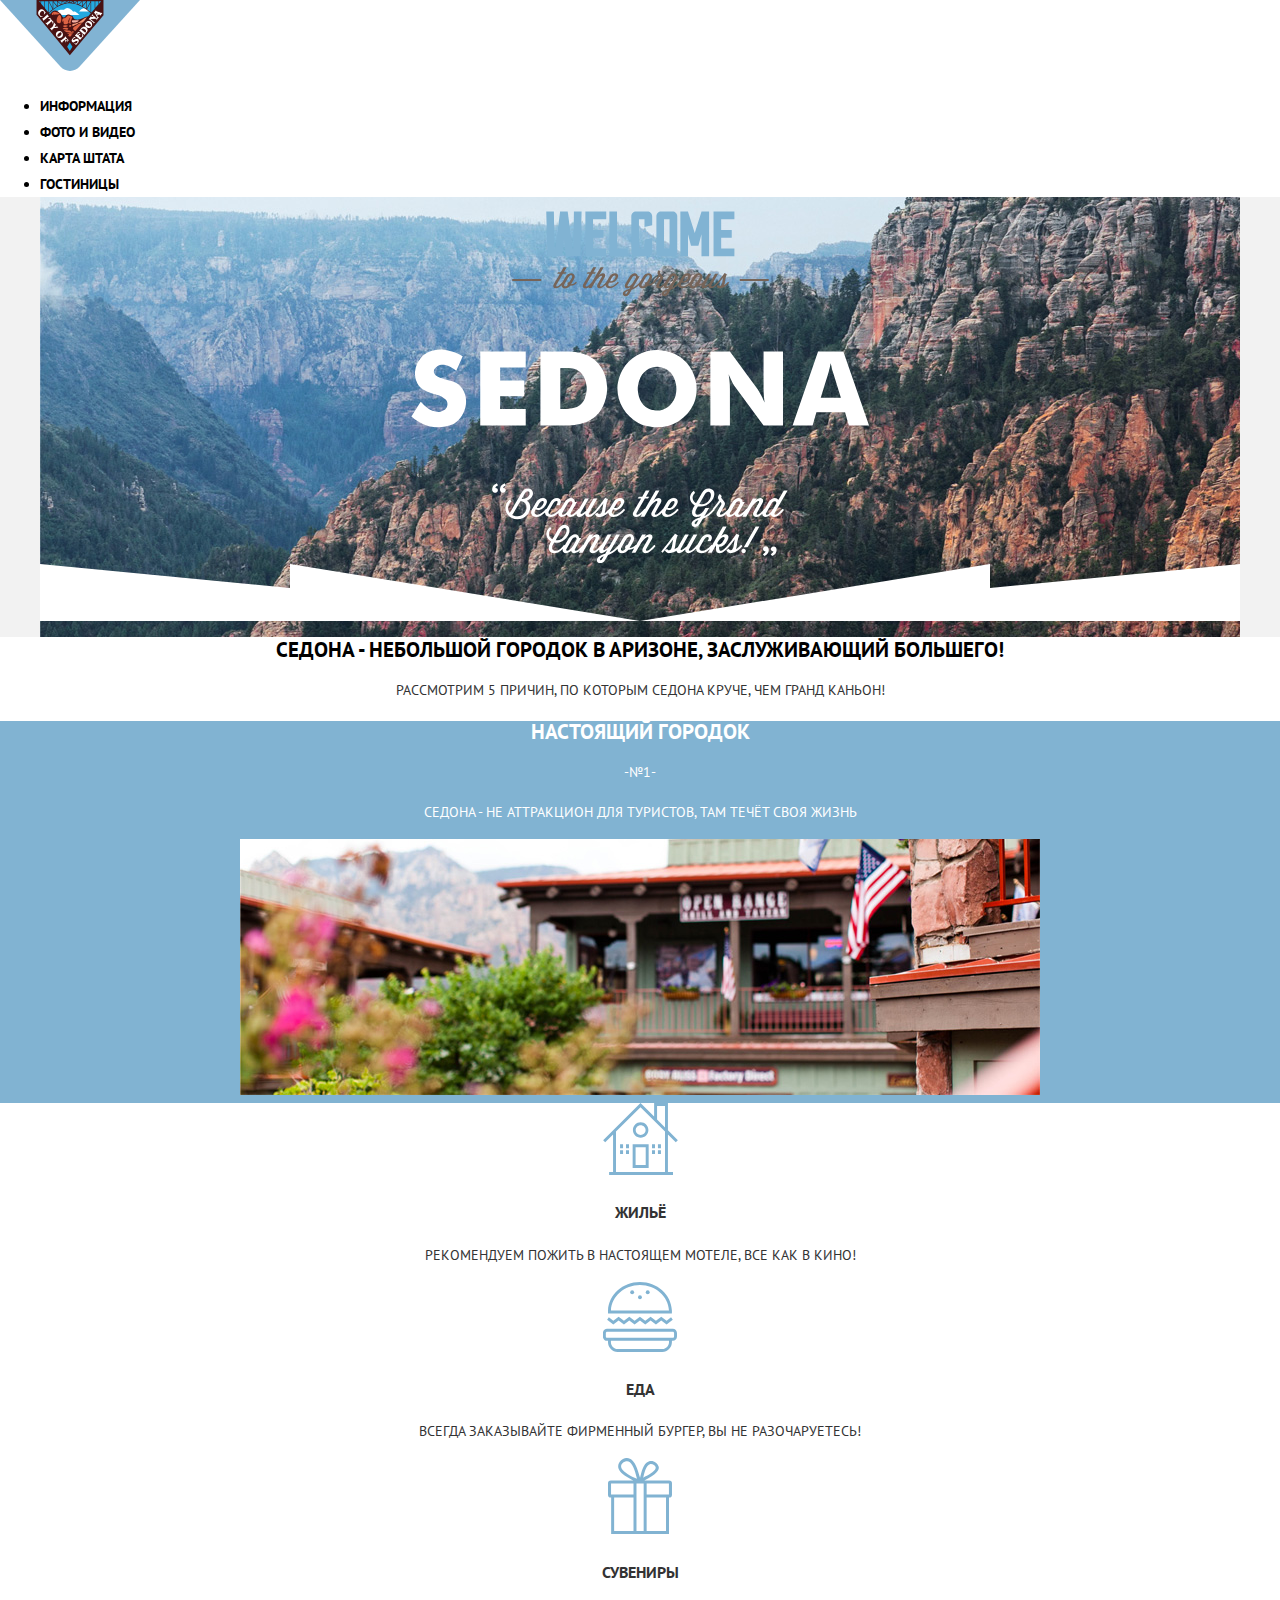
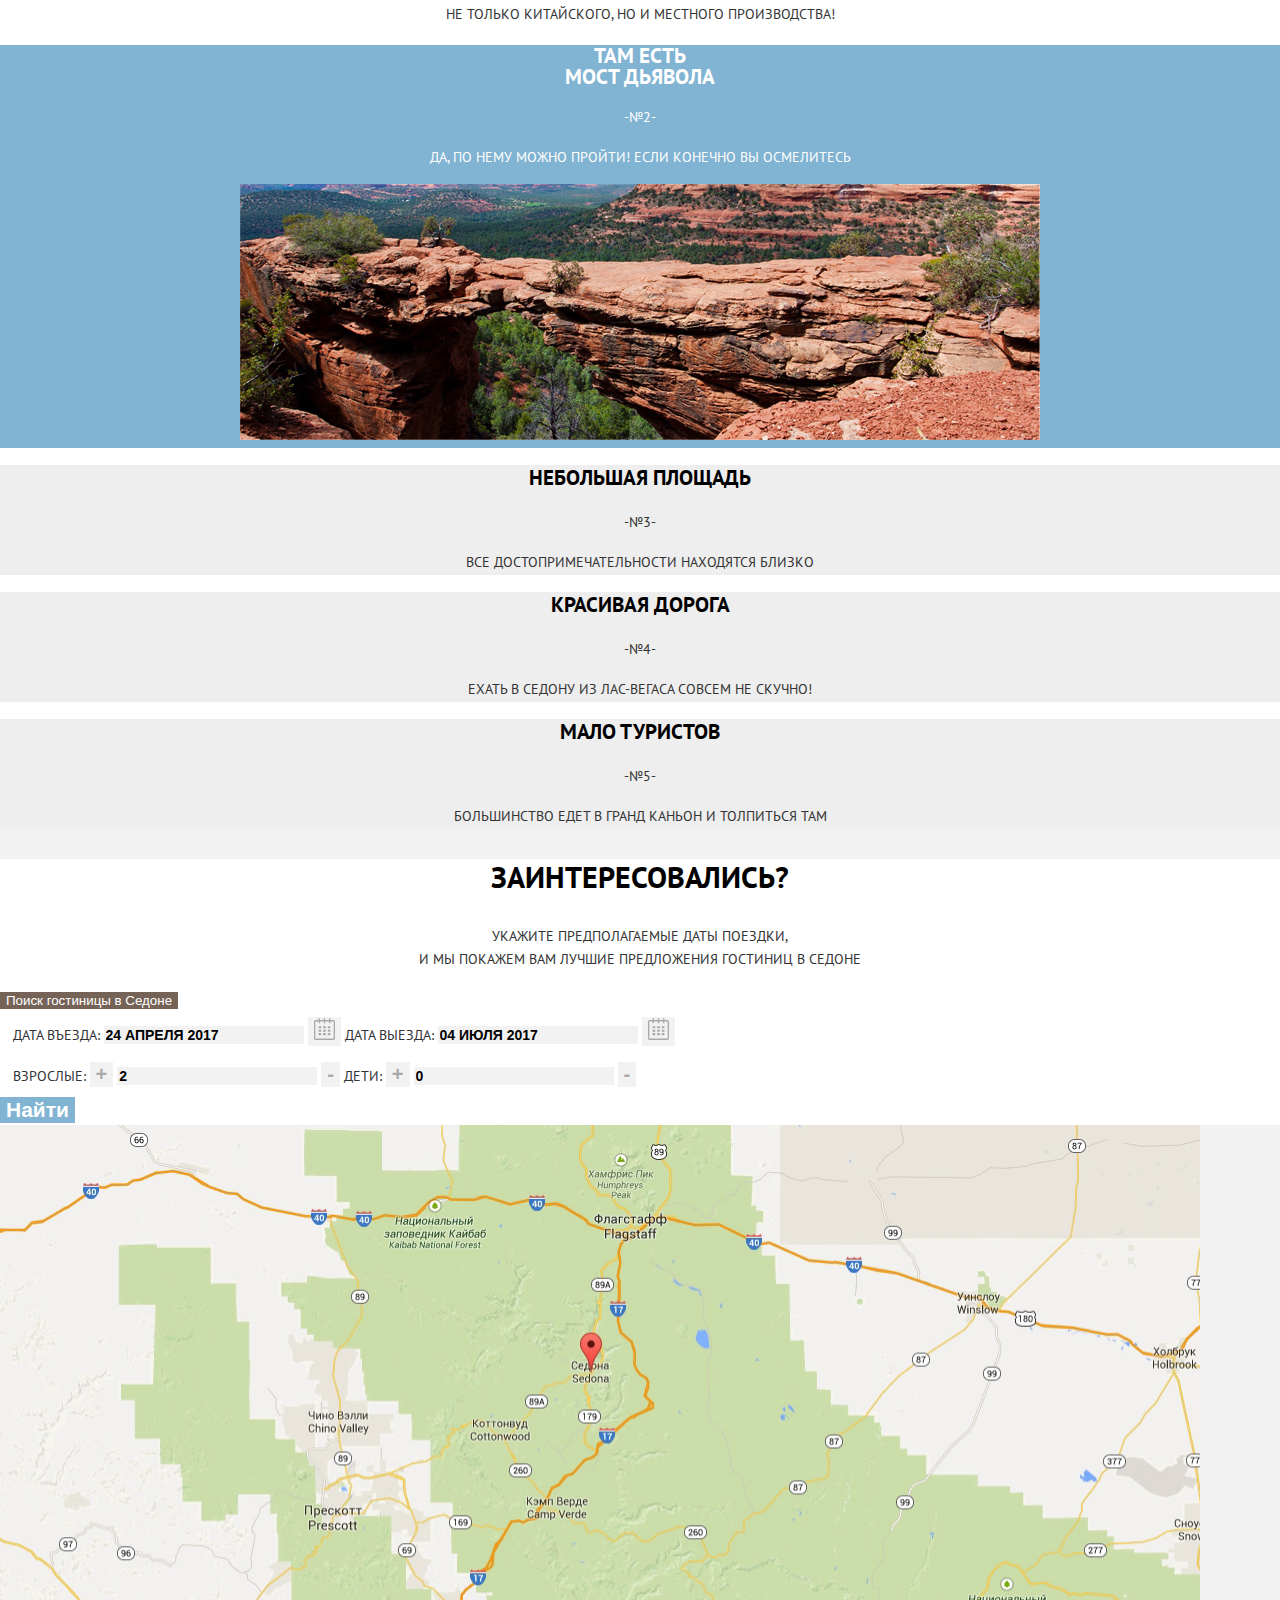
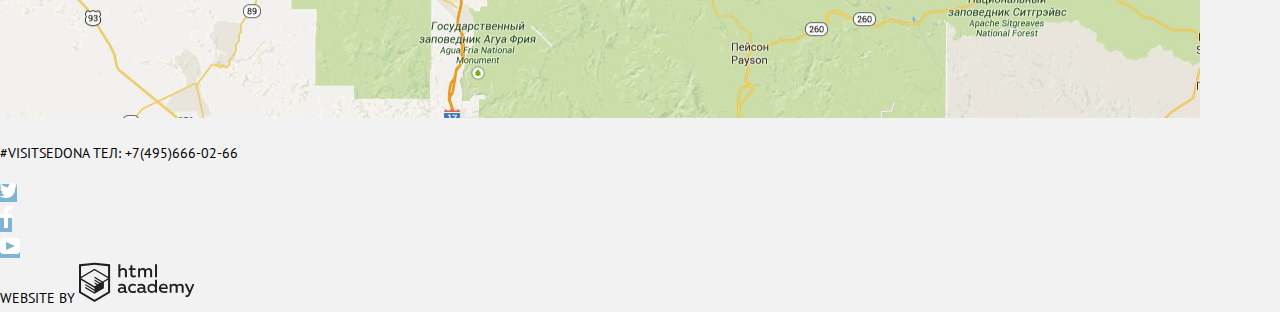
==== commit cbb55345: "Исправление ошибок" ====
--- a/index.html
+++ b/index.html
@@ -49,17 +49,17 @@
           <div class="features-list-town">
             <ul class="list">
               <li>
-                <img src="img/icon-1.svg" width="75" height="72" alt="Иконка жилья">
+                <img src="img/icon-1.svg" width="75" height="72" alt="">
                 <h3>Жильё</h3>
                 <p>Рекомендуем пожить в настоящем мотеле, все как в кино!</p>
               </li>
               <li>
-                <img src="img/icon-2.svg" width="74" height="70" alt="Иконка еды">
+                <img src="img/icon-2.svg" width="74" height="70" alt="">
                 <h3>Еда</h3>
                 <p>Всегда заказывайте фирменный бургер, вы не разочаруетесь!</p>
               </li>
               <li>
-                <img src="img/icon-3.svg" width="64" height="76" alt="Иконка сувениров">
+                <img src="img/icon-3.svg" width="64" height="76" alt="">
                 <h3>Сувениры</h3>
                 <p>Не только китайского, но и местного производства!</p>
               </li>
@@ -108,8 +108,18 @@
               <legend class="visually-hidden">Даты въезда и выезда</legend>
               <label class="appointment-date-text" for="date_in">Дата въезда:</label>
               <input class="appointment-date appointment-field" type="text" name="date_in" id="date_in" value="24 апреля 2017">
+              <button class="button-calendar" type="button">
+                <svg xmlns="http://www.w3.org/2000/svg" width="21" height="22" viewBox="0 0 21 22">
+                  <path d="M19.251 2.025h-2.845V.648c0-.381-.294-.689-.656-.689-.363 0-.656.308-.656.689v1.377h-3.938V.648c0-.381-.294-.689-.655-.689-.363 0-.657.308-.657.689v1.377H5.906V.648c0-.381-.294-.689-.656-.689-.363 0-.657.308-.657.689v1.377H1.75C.784 2.025 0 2.847 0 3.862v16.302C0 21.179.784 22 1.75 22h17.501c.966 0 1.749-.821 1.749-1.836V3.862c0-1.015-.783-1.837-1.749-1.837zm.437 18.139a.448.448 0 0 1-.437.459H1.75a.45.45 0 0 1-.438-.459V3.862a.45.45 0 0 1 .438-.459h2.844v1.378c0 .381.294.689.657.689.362 0 .656-.308.656-.689V3.403h3.938v1.378c0 .381.294.689.657.689.361 0 .655-.308.655-.689V3.403h3.938v1.378c0 .381.293.689.656.689.362 0 .656-.308.656-.689V3.403h2.845c.241 0 .437.206.437.459v16.302z"/><path d="M4.594 8.225h2.625v2.066H4.594zM4.594 11.668h2.625v2.067H4.594zM4.594 15.112h2.625v2.066H4.594zM9.188 15.112h2.625v2.066H9.188zM9.188 11.668h2.625v2.067H9.188zM9.188 8.225h2.625v2.066H9.188zM13.781 15.112h2.625v2.066h-2.625zM13.781 11.668h2.625v2.067h-2.625zM13.781 8.225h2.625v2.066h-2.625z"/>
+                </svg>
+              </button>
               <label class="appointment-date-text" for="date_out">Дата выезда:</label>
               <input class="appointment-date appointment-field" type="text" name="date_out" id="date_out" value="04 июля 2017">
+              <button class="button-calendar" type="button">
+                <svg xmlns="http://www.w3.org/2000/svg" width="21" height="22" viewBox="0 0 21 22">
+                  <path d="M19.251 2.025h-2.845V.648c0-.381-.294-.689-.656-.689-.363 0-.656.308-.656.689v1.377h-3.938V.648c0-.381-.294-.689-.655-.689-.363 0-.657.308-.657.689v1.377H5.906V.648c0-.381-.294-.689-.656-.689-.363 0-.657.308-.657.689v1.377H1.75C.784 2.025 0 2.847 0 3.862v16.302C0 21.179.784 22 1.75 22h17.501c.966 0 1.749-.821 1.749-1.836V3.862c0-1.015-.783-1.837-1.749-1.837zm.437 18.139a.448.448 0 0 1-.437.459H1.75a.45.45 0 0 1-.438-.459V3.862a.45.45 0 0 1 .438-.459h2.844v1.378c0 .381.294.689.657.689.362 0 .656-.308.656-.689V3.403h3.938v1.378c0 .381.294.689.657.689.361 0 .655-.308.655-.689V3.403h3.938v1.378c0 .381.293.689.656.689.362 0 .656-.308.656-.689V3.403h2.845c.241 0 .437.206.437.459v16.302z"/><path d="M4.594 8.225h2.625v2.066H4.594zM4.594 11.668h2.625v2.067H4.594zM4.594 15.112h2.625v2.066H4.594zM9.188 15.112h2.625v2.066H9.188zM9.188 11.668h2.625v2.067H9.188zM9.188 8.225h2.625v2.066H9.188zM13.781 15.112h2.625v2.066h-2.625zM13.781 11.668h2.625v2.067h-2.625zM13.781 8.225h2.625v2.066h-2.625z"/>
+                </svg>
+              </button>
             </fieldset>
             <fieldset class="quantity">
               <legend class="visually-hidden">Количество взрослых и детей</legend>
@@ -134,7 +144,7 @@
     <footer class="main-footer">
       <p class="footer-contacts">
         #VISITSEDONA
-        Тел: <a href="tel:+74956660266">+7(495)666-02-66</a>
+        Тел: <a class="link" href="tel:+74956660266">+7(495)666-02-66</a>
       </p>
       
         <ul class="footer-social list">
--- a/css/style.css
+++ b/css/style.css
@@ -38,8 +38,8 @@
 }   
 
 .list {
-    margin: 0px;
-    padding: 0px;
+    margin: 0;
+    padding: 0;
     list-style: none;
 }
 
@@ -49,7 +49,7 @@
     background-color: #ffffff;
 }
 
-.link {
+.link, .link:visited {
     color: #000000;
 }
 
@@ -98,7 +98,7 @@
 .index-columns-text {
     font-size: 21px;
     line-height: 1;
-    font-weight: bold;
+    font-weight: 700;
 }
 
 .index-columns-row {
@@ -107,8 +107,6 @@
 
 .index-columns-row-text {
     color: #000000;
-    font-size: 21px;
-    line-height: 1;
 }
 
 .appointment {
@@ -171,6 +169,22 @@
 .appointment-field:focus {
     border: solid 2px #e5e5e5;
     background-color: #ffffff;
+}
+
+.button-calendar {
+    font-size: 20px;
+    font-weight: 700;
+    fill: #a9a9a9;
+    border: none;
+    background-color: #f2f2f2;
+}
+
+.button-calendar:hover {
+    fill:#000000;
+}
+
+.button-calendar:active {
+    fill:#81b3d2;
 }
 
 .button-setup {
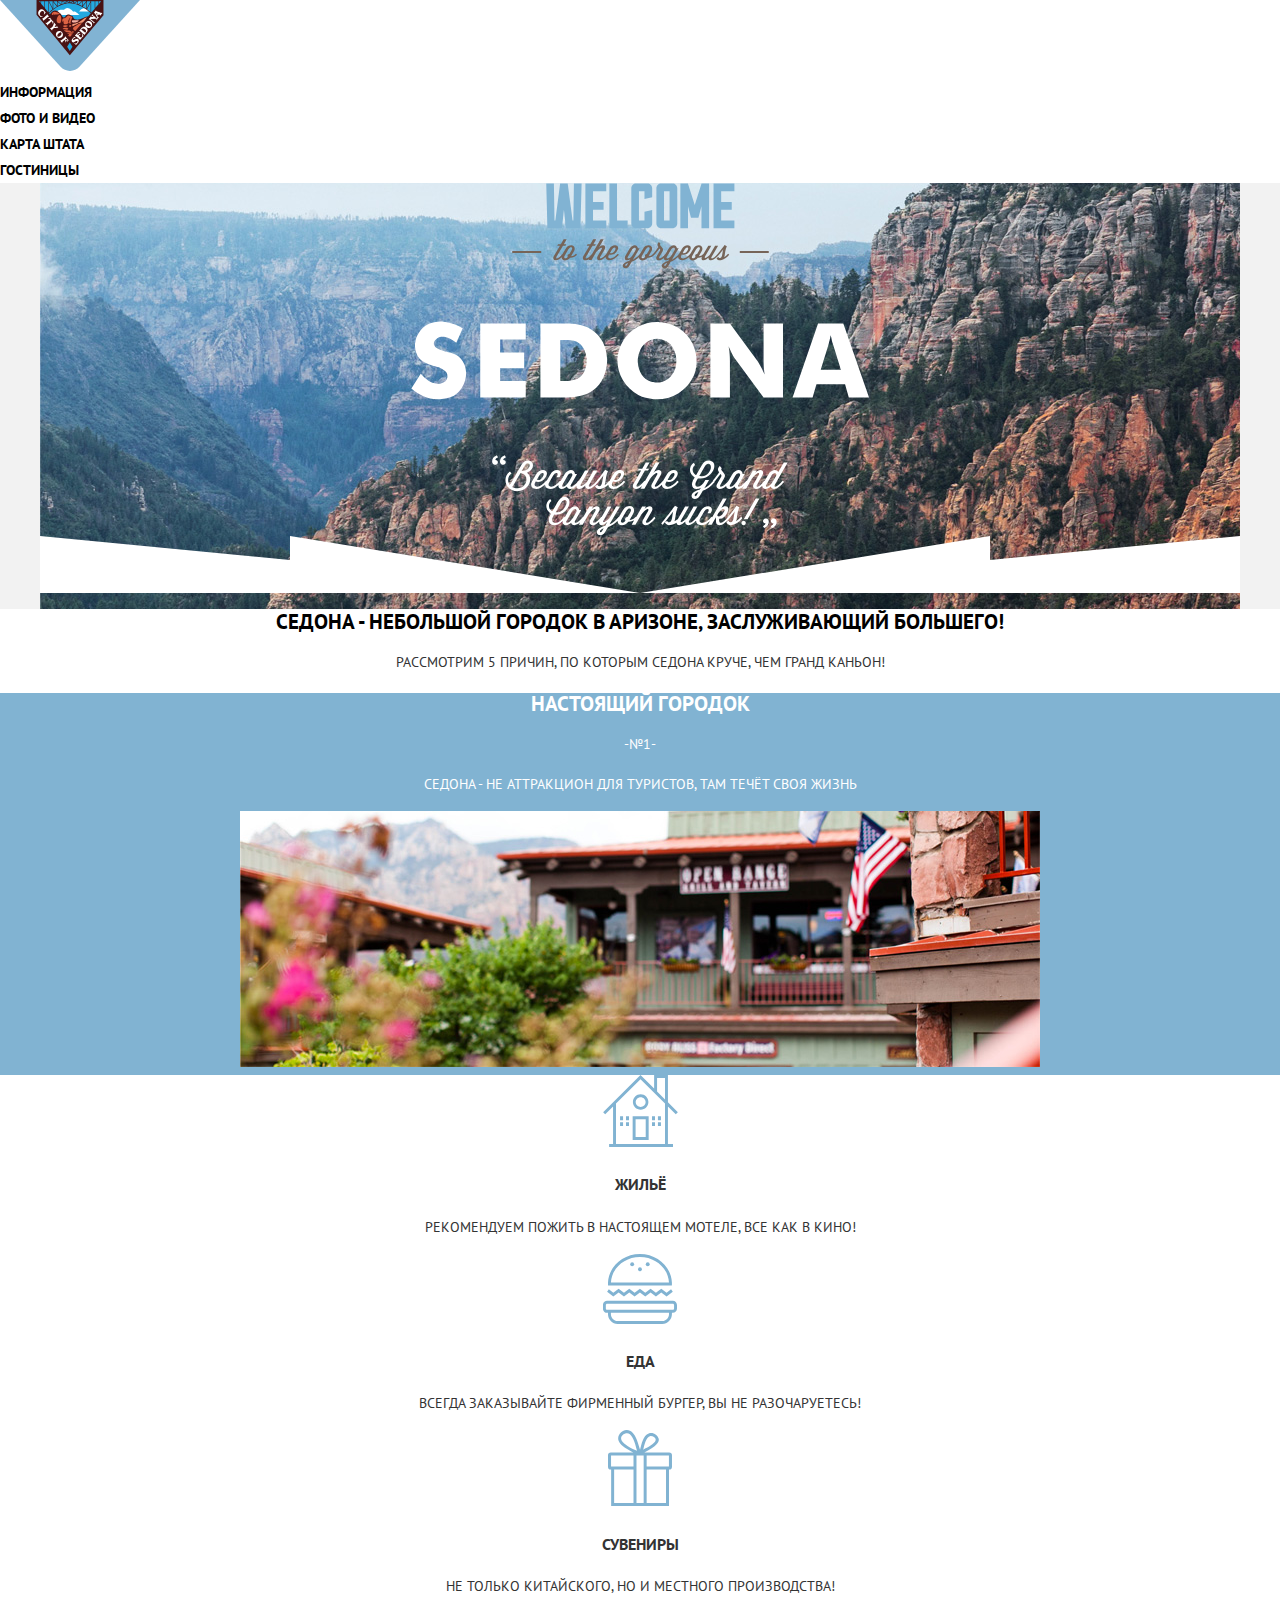
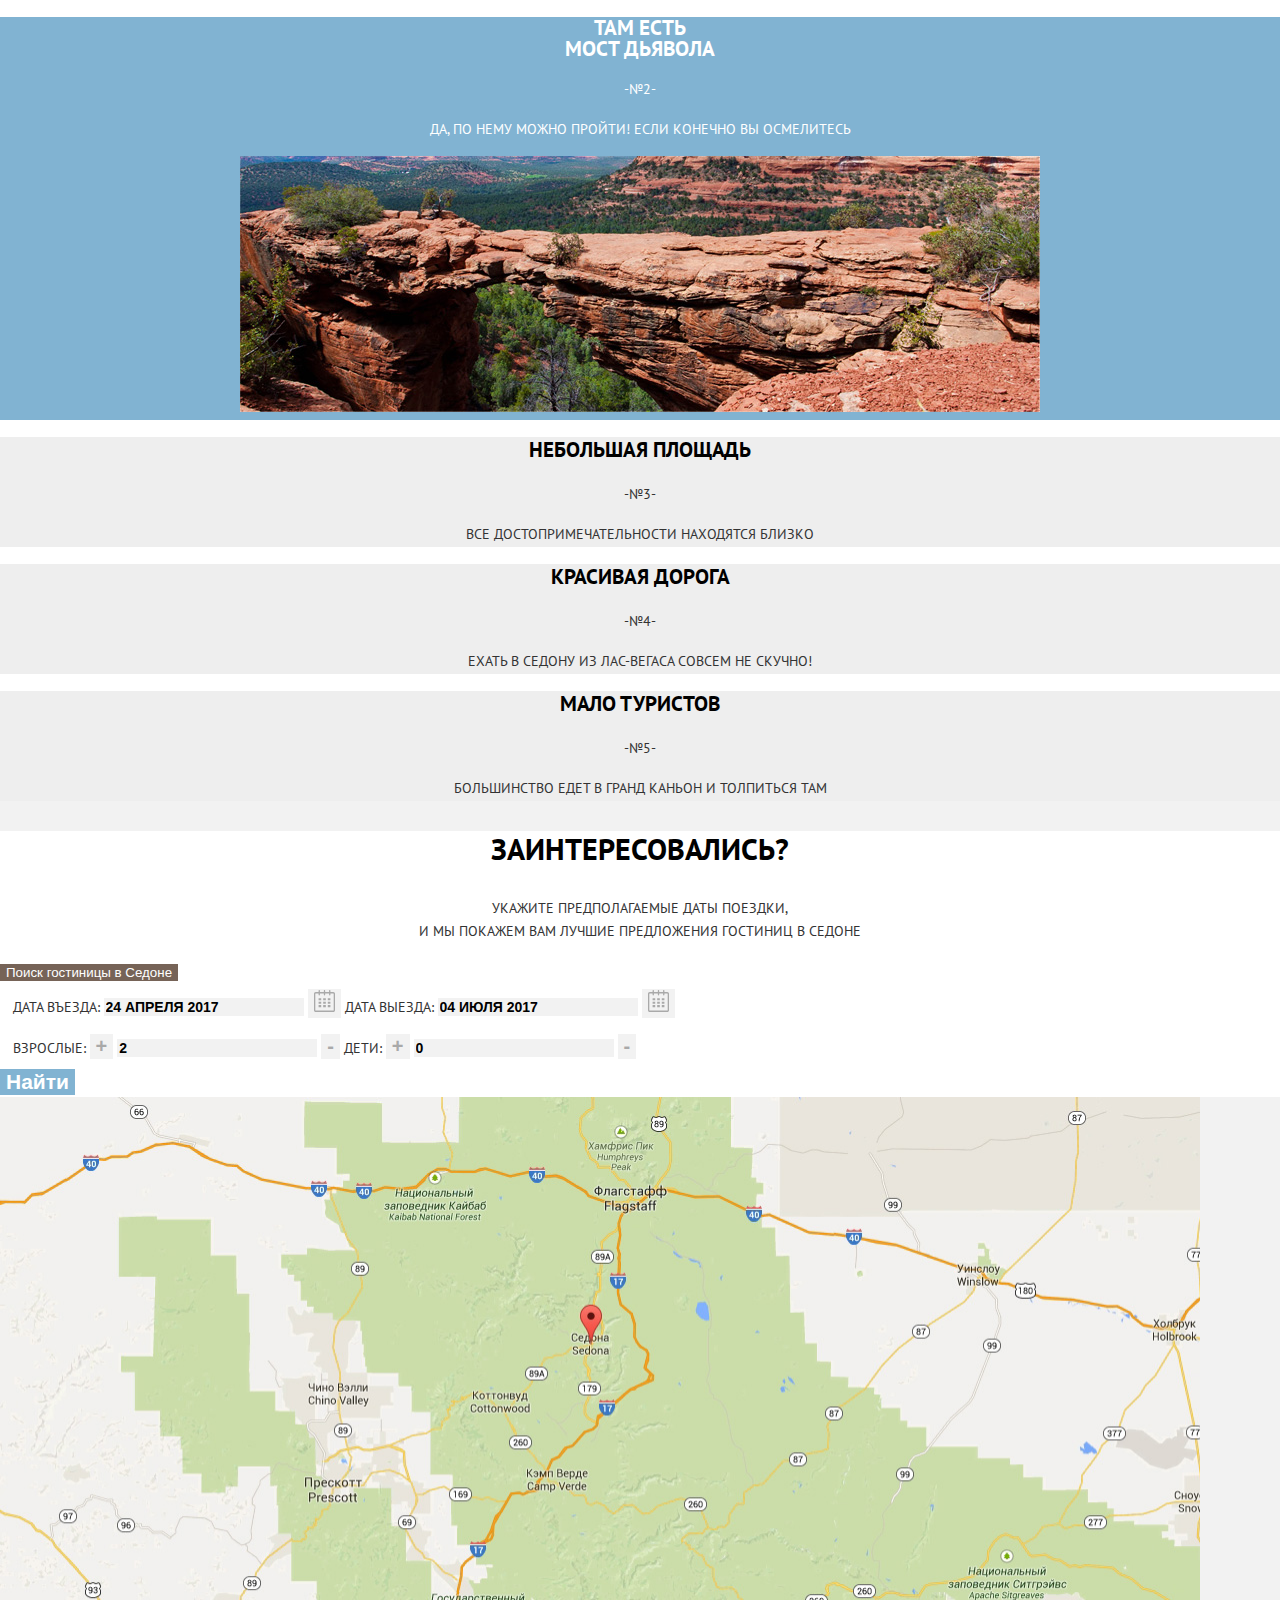
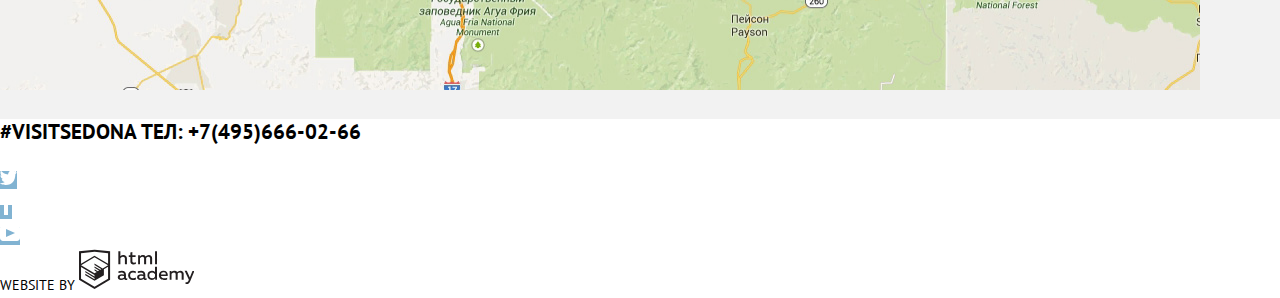
==== commit 00121277: "Закончил стилизацию внутренней страницы" ====
--- a/index.html
+++ b/index.html
@@ -12,15 +12,15 @@
         <a class="main-header-logo">
           <img src="img/logo.svg" width="140" height="71" alt="Логотип «Город Седона»">
         </a>
-        <ul class="site-navigation">
+        <ul class="site-navigation list">
           <li>
-            <a class="link" href="info.html">Информация</a>
+            <a class="link" href="#">Информация</a>
           </li>
           <li>
-            <a class="link" href="gallery.html">Фото и видео</a>
+            <a class="link" href="#">Фото и видео</a>
           </li>
           <li>
-            <a class="link" href="map.html">Карта штата</a>
+            <a class="link" href="#">Карта штата</a>
           </li>
           <li>
             <a class="link" href="catalog.html">Гостиницы</a>
--- a/css/style.css
+++ b/css/style.css
@@ -15,8 +15,18 @@
     text-decoration: none;
 }
 
+footer {
+    background-color: #ffffff;
+}
+
 .index {
     background-image: url('../img/index-page-main-bg.jpg');
+    background-position: top center;
+    background-repeat: no-repeat;
+}
+
+.catalog {
+    background-image: url('../img/catalog-page-main-bg.jpg');
     background-position: top center;
     background-repeat: no-repeat;
 }
@@ -222,6 +232,9 @@
 }
 
 .footer-contacts {
+    font-size: 21px;
+    font-weight: 700;
+    line-height: 1.24;
     color: #000000;
 }
 
@@ -273,4 +286,221 @@
 
 .footer-copyright:active svg {
     fill: #bdbbbc;
-}+}
+
+/*Стили для внутренней страницы*/
+
+fieldset {
+    border: 0 none;
+}
+
+.legend {
+    font-size: 16px;
+    font-weight: 700;
+    line-height: 1.31;
+    text-align: left;
+    color: #ffffff;
+}
+
+.check {
+    font-size: 14px;
+    line-height: 1.5;
+    text-align: left;
+    color: #ffffff;
+    padding-left: 40px;
+}
+
+.check__input {
+    position: absolute;
+    -webkit-appearance: none;
+    -moz-appearance: none;
+    appearance: none;
+}
+
+.check__box {
+    position: absolute;
+    margin-left: -40px;
+    width: 27px;
+    height: 23px;
+    background-image: url('../img/checkbox-off.svg');
+    background-repeat: no-repeat;
+}
+
+.check__input:checked + .check__box {
+    background-image: url('../img/checkbox-on.svg');
+    background-repeat: no-repeat;
+}
+
+.range-text{
+    font-size: 14px;
+    line-height: 1.5;
+    text-align: center;
+    text-transform: uppercase;
+    background-color: transparent;
+    outline: none;
+    border: 2px solid #ffffff;
+    border-radius: 3px;
+    color:#ffffff;
+}
+
+.left {
+    border-right: 0;
+}
+.right {
+    border-left: 0;
+}
+
+.button-filter {
+    font-size: 14px;
+    line-height: 1.5;
+    text-align: center;
+    background-color: transparent;
+    outline: none;
+    border: 2px solid #ffffff;
+    border-radius: 3px;
+    color: #ffffff;
+    text-transform: uppercase;
+
+}
+
+.button-filter:hover {
+    background-color: #ffffff;
+    color:#000000;
+}
+
+.range-button {
+    outline: none;
+    border: 0;
+    background: transparent;
+    cursor: pointer;
+}
+
+.range{
+    -webkit-appearance: none;
+    width: 317px;
+    height: 2px;
+    margin-left: 25px;
+    background:linear-gradient(to right, #ffffff 0%, #ffffff 80%, rgba(255, 255, 255, 0.2), 80%, rgba(255, 255, 255, 0.2) 100%)
+}
+
+.range::-webkit-slider-thumb {
+    -webkit-appearance: none;
+    width:28px;
+    height:30px;
+    margin-top: 9px;
+    cursor: pointer;
+    background: url('../img/filter-button.svg') no-repeat ;
+}
+
+
+.bold {
+    font-size: 21px;
+    font-weight: 700;
+    line-height: 1.24;
+    text-align: left;
+    color: #000000;
+}
+
+.filter-field {
+    background-color: #ffffff;
+}
+
+.filter {
+    font-size: 12px;
+    line-height: 1.5;
+    text-align: left;
+    color: #000000;
+}
+
+.filter-list {
+    font-size: 12px;
+    line-height: 1.5;
+    text-align: left;
+    color: #81b3d2;
+}
+
+.active {
+    color: #81b3d2;
+}
+
+.no-active {
+    border-bottom: 1px dotted #81b3d2;
+    color:rgba(0, 0, 0, 0.3)
+}
+
+.no-active:hover {
+    color: #81b3d2;
+}
+
+.no-active:active {
+    color: #000000;
+    border-bottom: none;
+}
+
+.icon-up,
+.icon-down {
+    fill: #cacaca;
+}
+
+.icon-up:hover,
+.icon-down:hover {
+    fill: #231F20;
+}
+
+.icon-up:active,
+.icon-down:active {
+    fill: #81b3d2;
+}
+
+.active-arrow {
+    fill: #81b3d2;
+}
+
+.catalog-list {
+    background-color: #ffffff;
+}
+
+.hotel-price {
+    font-size: 10px;
+    line-height: 1.5;
+    text-align: left;
+    color: #333333;
+}
+
+.button-more {
+    font-weight: 700;
+    background-color: #81b3d2;
+    color: #ffffff;
+}
+
+.button-more:hover {
+    background-color: #669ec0;
+}
+
+.button-more:active {
+    color: rgba(255, 255, 255, 0.3);
+    background-color: #5496bd;
+}
+
+.button-book {
+    font-weight: 700;
+    background-color: #766357;
+    color: #ffffff;
+}
+
+.button-book:hover {
+    background-color: #604e43;
+}
+
+.button-book:active {
+    background-color: #503e33;
+    color: rgba(255, 255, 255, 0.3);
+}
+
+.rating {
+    font-size: 14px;
+    line-height: 1.5;
+    text-align: center;
+    color: #666666;
+    background-color: #f2f2f2;
+}
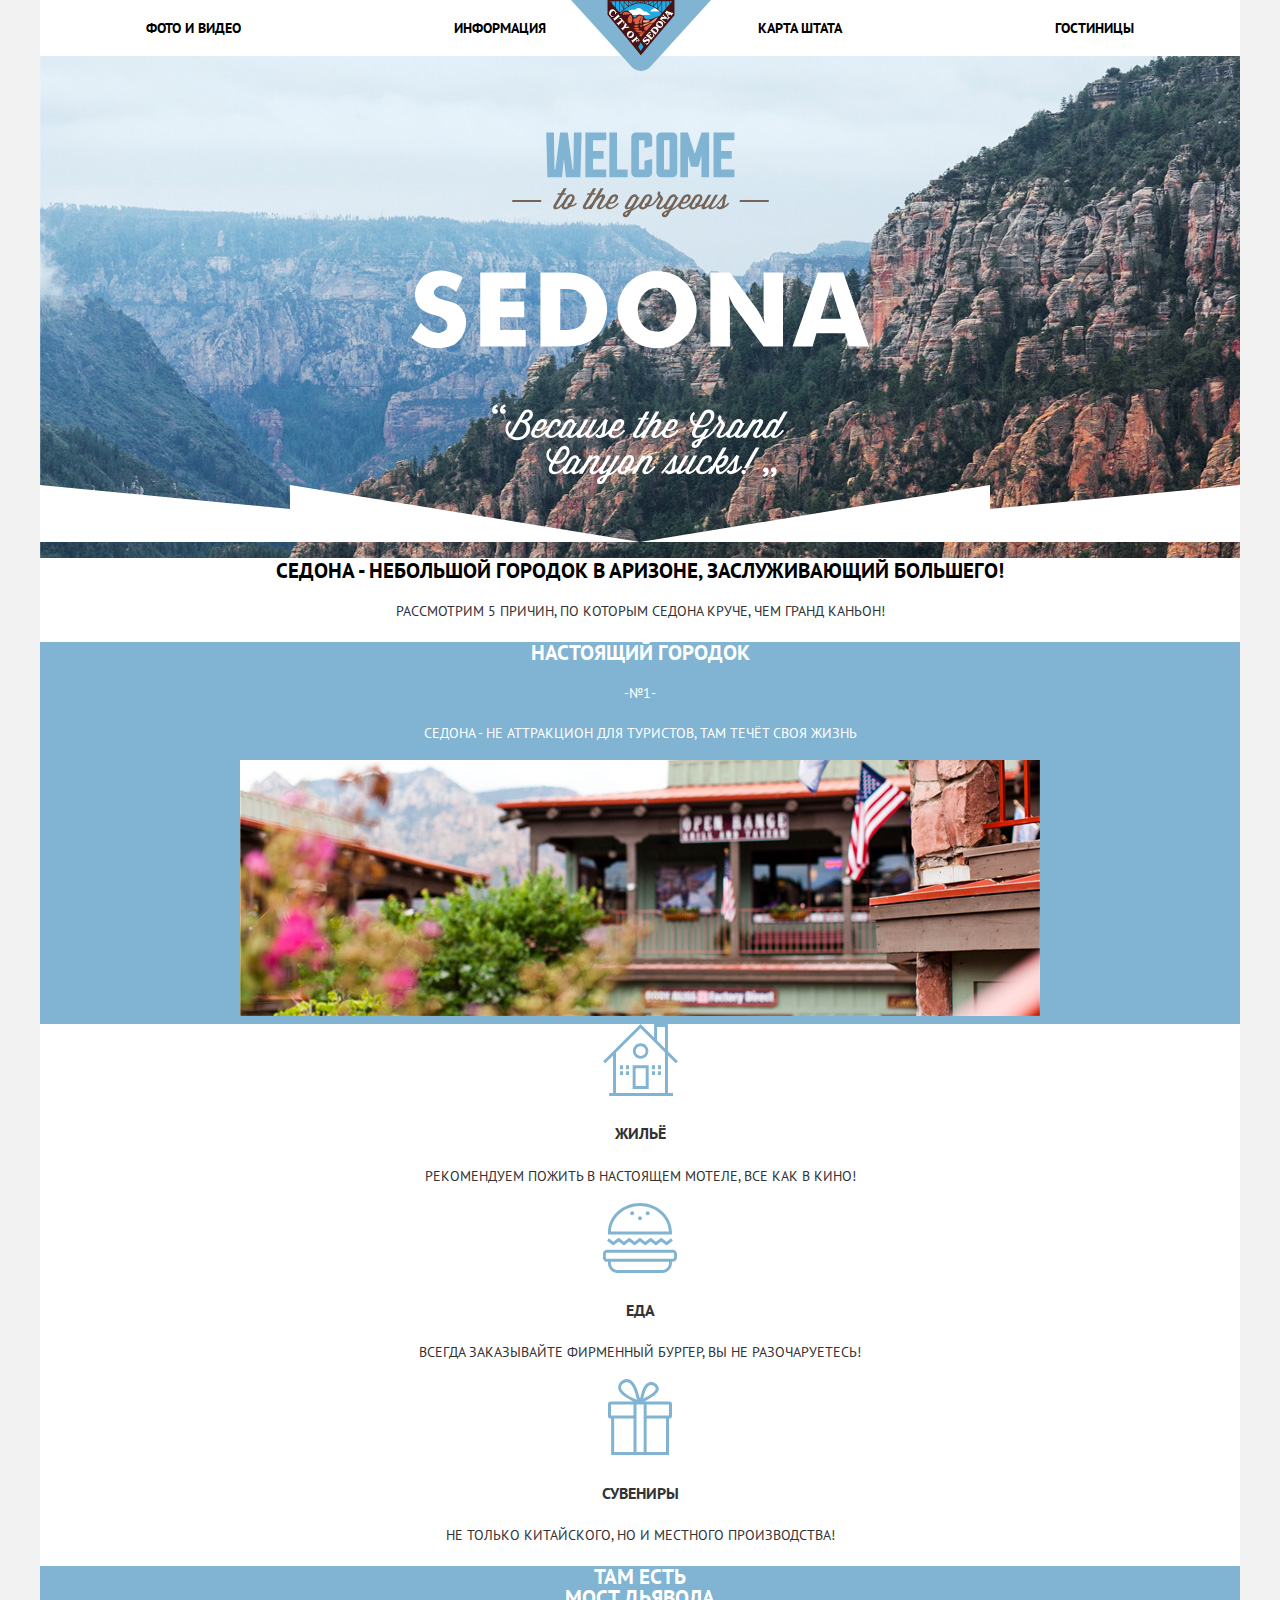
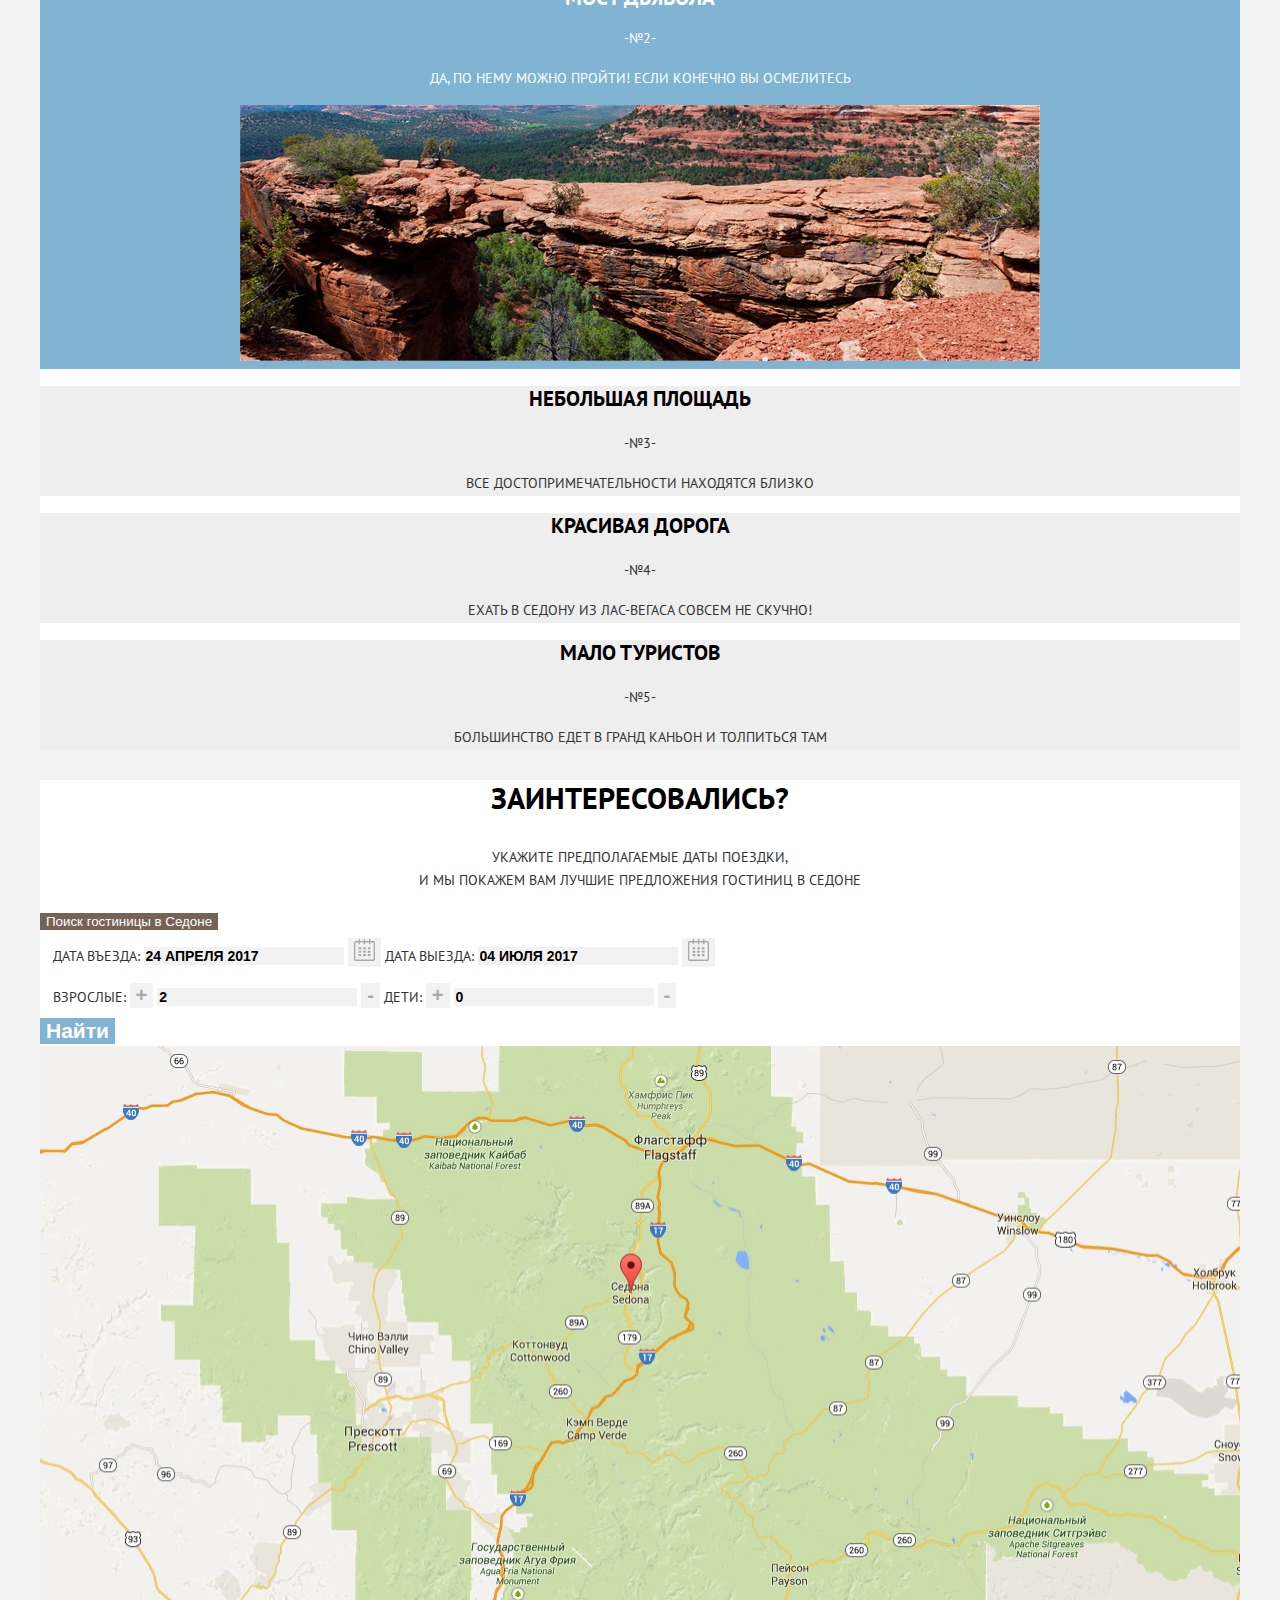
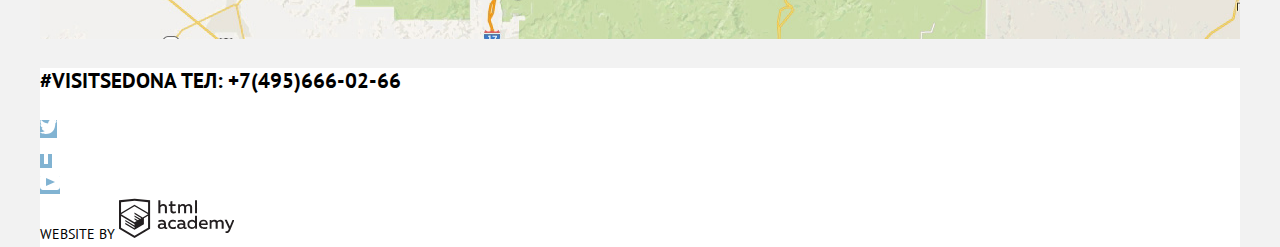
==== commit 288312fb: "расположение сетки" ====
--- a/index.html
+++ b/index.html
@@ -8,25 +8,37 @@
   </head>
   <body class="index">
     <header class="main-header">
-      <nav class="main-navigation">
-        <a class="main-header-logo">
-          <img src="img/logo.svg" width="140" height="71" alt="Логотип «Город Седона»">
-        </a>
-        <ul class="site-navigation list">
-          <li>
-            <a class="link" href="#">Информация</a>
-          </li>
-          <li>
-            <a class="link" href="#">Фото и видео</a>
-          </li>
-          <li>
-            <a class="link" href="#">Карта штата</a>
-          </li>
-          <li>
-            <a class="link" href="catalog.html">Гостиницы</a>
-          </li>
-        </ul>
-      </nav>
+      <div class="main-navigation-wrapper">
+        <nav class="main-navigation">
+          <div class="container-header">
+              <a class="main-header-logo">
+                <img src="img/logo.svg" width="140" height="71" alt="Логотип «Город Седона»">
+              </a>
+            <ul class="site-navigation list">
+              <li>
+                <a class="link" href="#">
+                  Фото и видео
+                </a>
+              </li>
+              <li>
+                <a class="link" href="#">
+                  Информация
+                </a>
+              </li>
+              <li>
+                <a class="link" href="#">
+                  Карта штата
+                </a>
+              </li>
+              <li>
+                <a class="link" href="catalog.html">
+                  Гостиницы
+                </a>
+              </li>
+            </ul>
+          </div>
+        </nav>
+      </div>
     </header>
     <main class="container">
       <img class="logo" src="img/welcome.svg" width="459" height="353" alt="Логотип «Добро пожаловать в Седону»">
--- a/css/style.css
+++ b/css/style.css
@@ -15,7 +15,13 @@
     text-decoration: none;
 }
 
-footer {
+.appearance {
+    -webkit-appearance: none;
+    -moz-appearance: none;
+    appearance: none;
+}
+
+.main-footer {
     background-color: #ffffff;
 }
 
@@ -72,6 +78,10 @@
     color: rgba(0, 0, 0, 0.3);
 }
 
+.active-link-navigation {
+    color: #766357;
+}
+
 .mask {
     display: block;
     margin-left: auto;
@@ -290,8 +300,9 @@
 
 /*Стили для внутренней страницы*/
 
-fieldset {
-    border: 0 none;
+.checkbox-form,
+.range-form {
+    border: 0;
 }
 
 .legend {
@@ -302,7 +313,7 @@
     color: #ffffff;
 }
 
-.check {
+.checkbox-wrapper {
     font-size: 14px;
     line-height: 1.5;
     text-align: left;
@@ -310,73 +321,93 @@
     padding-left: 40px;
 }
 
-.check__input {
+.checkbox:not(checked) {
     position: absolute;
-    -webkit-appearance: none;
-    -moz-appearance: none;
-    appearance: none;
-}
-
-.check__box {
+    opacity: 0;
+}
+
+.checkbox:not(checked) + .checkbox-icon,
+.checkbox:checked + .checkbox-icon {
+    padding-left: 38px;
+    cursor: pointer;
+}
+
+.checkbox:not(checked) + .checkbox-icon::before {
+    background: url("../img/checkbox-off.svg") no-repeat;
+    content: '';
     position: absolute;
     margin-left: -40px;
     width: 27px;
     height: 23px;
-    background-image: url('../img/checkbox-off.svg');
-    background-repeat: no-repeat;
-}
-
-.check__input:checked + .check__box {
-    background-image: url('../img/checkbox-on.svg');
-    background-repeat: no-repeat;
-}
-
-.range-text{
+}
+
+.checkbox:checked + .checkbox-icon::before {
+    background: url("../img/checkbox-on.svg") no-repeat;
+    content: '';
+    position: absolute;
+    margin-left: -40px;
+    width: 27px;
+    height: 23px;
+}
+
+.checkbox:focus + .checkbox-icon::before {
+    outline: 1px solid rgb(77, 144, 254); 
+}
+
+.range-text-container {
+    border: 2px solid #ffffff;
+    border-radius: 3px;
+
+}
+
+.range-text {
     font-size: 14px;
     line-height: 1.5;
     text-align: center;
     text-transform: uppercase;
     background-color: transparent;
-    outline: none;
+    border: 0;
+    color:#ffffff;
+}
+
+.left {
+    border-right: 0;
+}
+.right {
+    border-left: 0;
+}
+
+.button-filter {
+    font-size: 14px;
+    line-height: 1.5;
+    text-align: center;
+    background-color: transparent;
     border: 2px solid #ffffff;
     border-radius: 3px;
-    color:#ffffff;
-}
-
-.left {
-    border-right: 0;
-}
-.right {
-    border-left: 0;
-}
-
-.button-filter {
-    font-size: 14px;
-    line-height: 1.5;
-    text-align: center;
+    color: #ffffff;
+    text-transform: uppercase;
+
+}
+
+.button-filter:hover {
+    background-color: #ffffff;
+    color:#000000;
+}
+
+.range-button {
+    border: 0;
     background-color: transparent;
-    outline: none;
-    border: 2px solid #ffffff;
-    border-radius: 3px;
-    color: #ffffff;
-    text-transform: uppercase;
-
-}
-
-.button-filter:hover {
-    background-color: #ffffff;
-    color:#000000;
-}
-
-.range-button {
-    outline: none;
-    border: 0;
-    background: transparent;
     cursor: pointer;
+    width:32px;
+    height:34px;
+}
+
+.range-button:hover {
+    width:34px;
+    height:36px;
 }
 
 .range{
-    -webkit-appearance: none;
     width: 317px;
     height: 2px;
     margin-left: 25px;
@@ -384,15 +415,18 @@
 }
 
 .range::-webkit-slider-thumb {
-    -webkit-appearance: none;
+    -webkit-appearance: inherit;
     width:28px;
     height:30px;
     margin-top: 9px;
     cursor: pointer;
-    background: url('../img/filter-button.svg') no-repeat ;
-}
-
-
+    background-image: url("data:image/svg+xml,%3Csvg xmlns='http://www.w3.org/2000/svg' width='22' height='24' viewBox='0 0 20 23'%3E%3Cpath opacity='.3' fill='%23ABABAB' d='M10 20C4.477 20 0 15.522 0 10v2c0 5.522 4.477 10 10 10 5.522 0 10-4.478 10-10v-2c0 5.522-4.478 10-10 10z'/%3E%3Ccircle fill='%23FFF' cx='10' cy='10' r='10'/%3E%3Ccircle fill='%23ABABAB' cx='10' cy='10' r='2'/%3E%3C/svg%3E");
+    background-repeat: no-repeat ;
+}
+
+.range::-webkit-slider-thumb:hover {
+    background-image: url("data:image/svg+xml,%3Csvg xmlns='http://www.w3.org/2000/svg' width='24' height='26' viewBox='0 0 20 23'%3E%3Cpath opacity='.3' fill='%23ABABAB' d='M10 20C4.477 20 0 15.522 0 10v2c0 5.522 4.477 10 10 10 5.522 0 10-4.478 10-10v-2c0 5.522-4.478 10-10 10z'/%3E%3Ccircle fill='%23FFF' cx='10' cy='10' r='10'/%3E%3Ccircle fill='%23ABABAB' cx='10' cy='10' r='2'/%3E%3C/svg%3E");
+}
 .bold {
     font-size: 21px;
     font-weight: 700;
@@ -437,22 +471,22 @@
     border-bottom: none;
 }
 
-.icon-up,
-.icon-down {
+.arrow-up,
+.arrow-down {
     fill: #cacaca;
 }
 
-.icon-up:hover,
-.icon-down:hover {
+.arrow-up:hover,
+.arrow-down:hover {
     fill: #231F20;
 }
 
-.icon-up:active,
-.icon-down:active {
+.arrow-up:active,
+.arrow-down:active {
     fill: #81b3d2;
 }
 
-.active-arrow {
+.active-arrows {
     fill: #81b3d2;
 }
 
@@ -504,3 +538,65 @@
     color: #666666;
     background-color: #f2f2f2;
 }
+
+/* Сеточные стили для главной станицы */
+
+.index {
+    width: 1200px;
+    position: relative;
+    max-width: 1200px;
+    margin-left: auto;
+    margin-right: auto;
+}
+
+.main-header {
+    position: relative;
+    width: 1200px;
+    
+    
+    margin-bottom: 76px;
+    /*временно для сетки*/
+}
+
+.main-navigation {
+    width: 100%;
+    position: absolute;
+    max-height: 56px;
+    
+    list-style: none;
+
+}
+
+.main-header-logo {
+    position: absolute;
+    top: 0;
+    left: 50%;
+    margin-left: -69px;
+    z-index: 2;
+}
+
+.main-navigation-wrapper {
+    height: 56px;
+    background-color: #ffffff;
+}
+
+.container-header {
+    position: absolute;
+    width: 100%;
+    
+    margin: 0 auto;
+    height: 56px;
+}
+
+.site-navigation {
+    display:flex;
+    flex-direction: row;
+    justify-content: space-around;
+    width: 1200px;
+    padding-top: 15px;
+}
+
+/*.site-navigation .link {
+
+}
+*/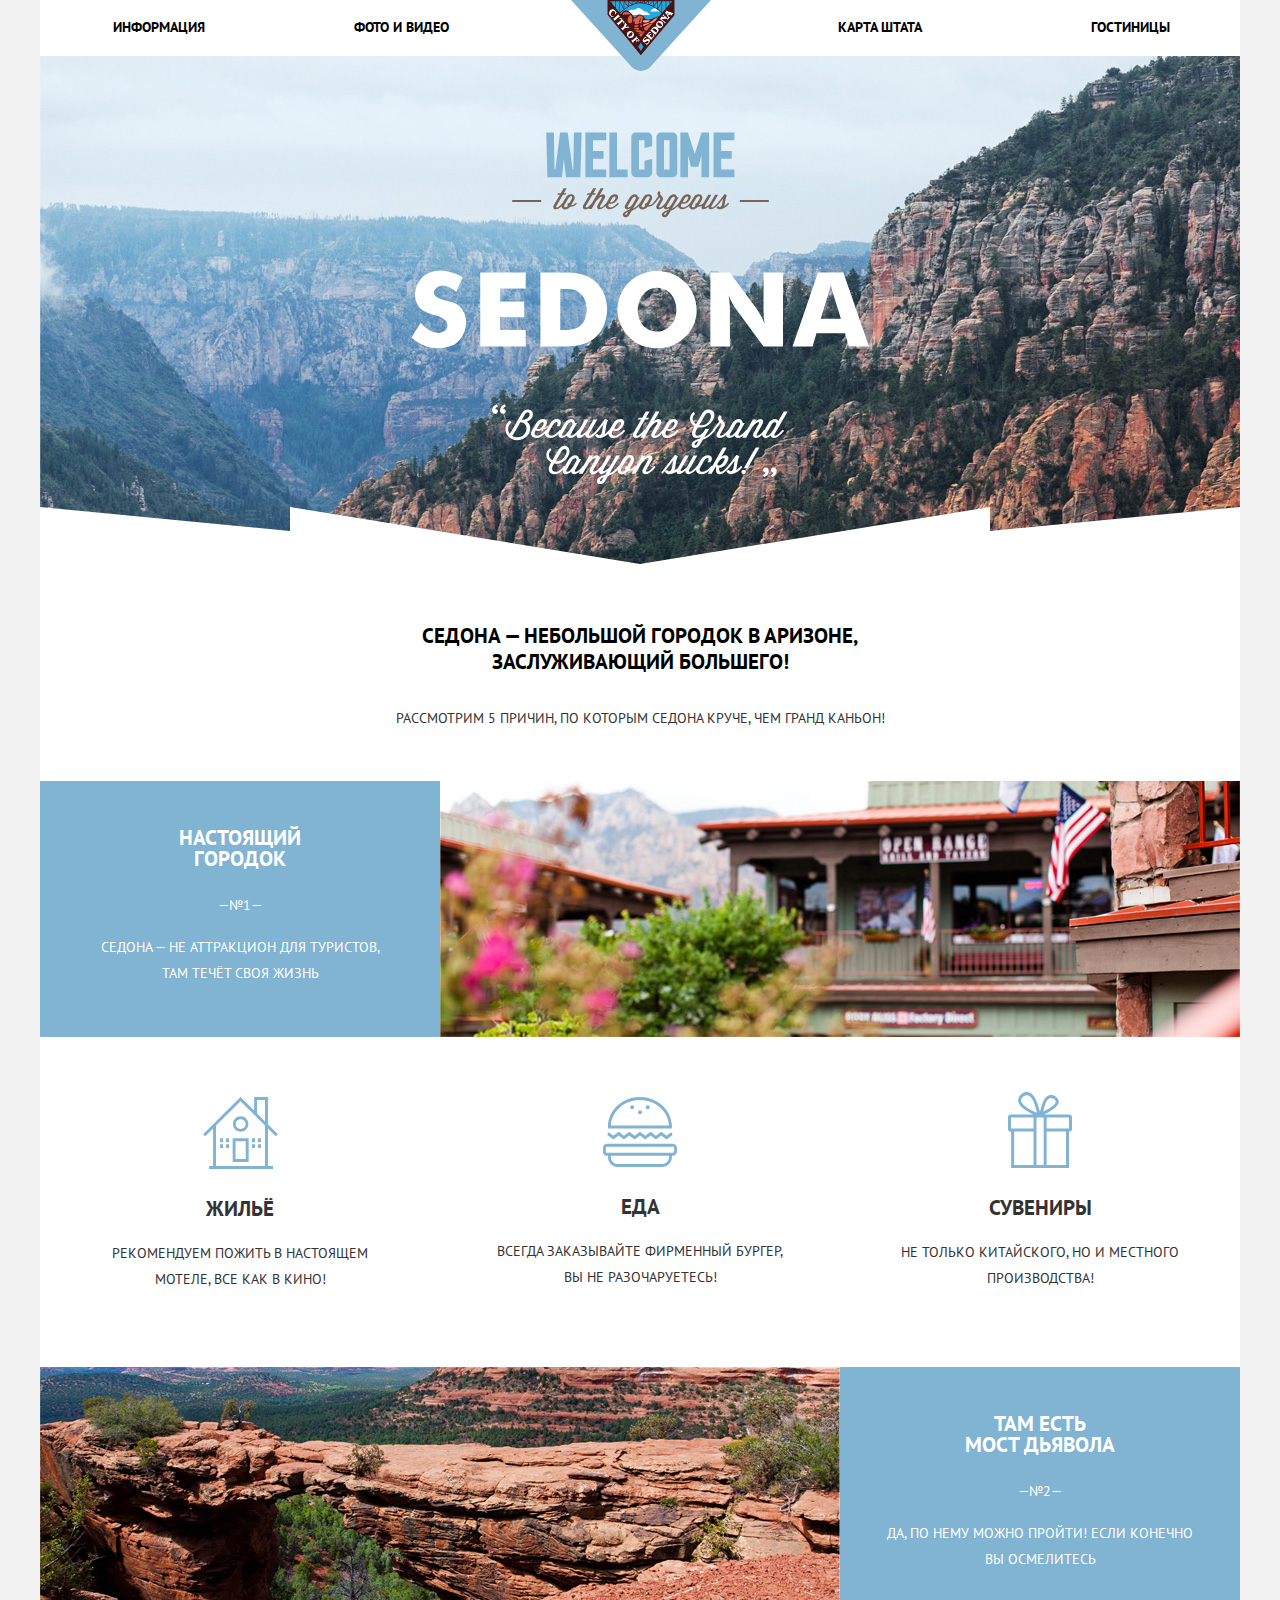
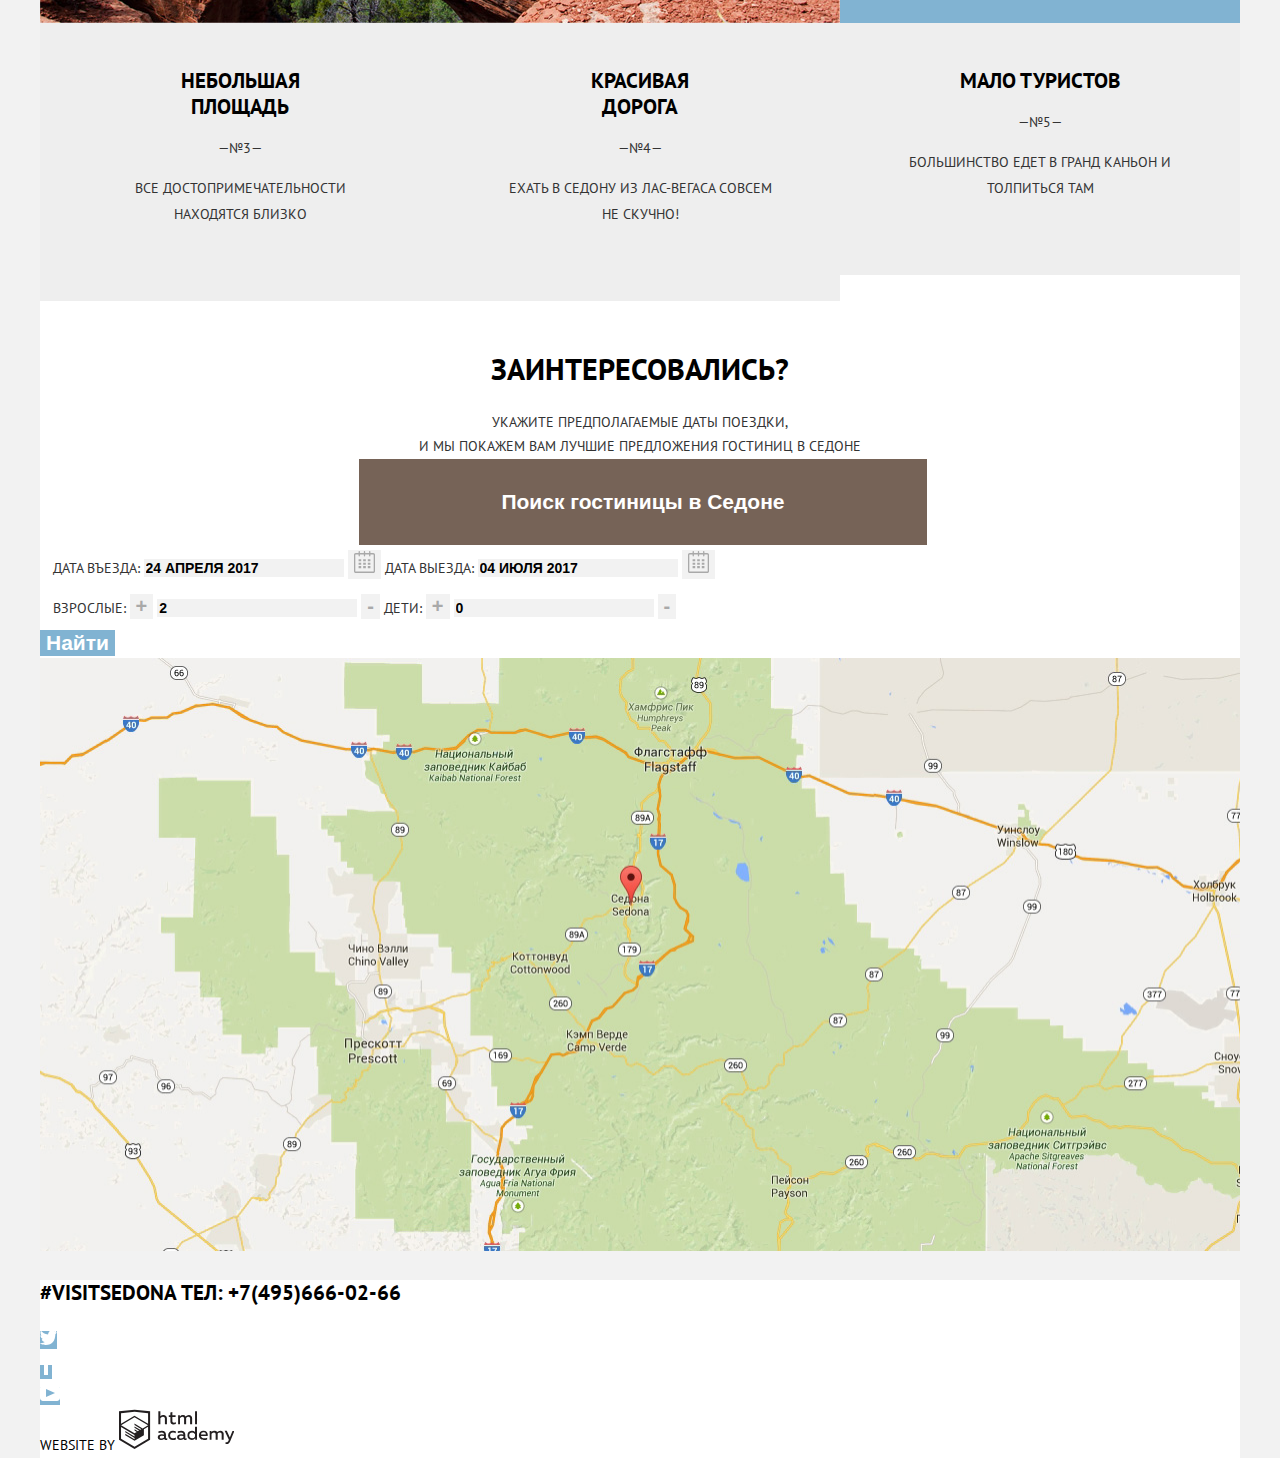
==== commit 902caeec: "продолжение разметки сетки" ====
--- a/index.html
+++ b/index.html
@@ -17,12 +17,12 @@
             <ul class="site-navigation list">
               <li>
                 <a class="link" href="#">
-                  Фото и видео
+                  Информация
                 </a>
               </li>
               <li>
                 <a class="link" href="#">
-                  Информация
+                  Фото и видео
                 </a>
               </li>
               <li>
@@ -43,72 +43,82 @@
     <main class="container">
       <img class="logo" src="img/welcome.svg" width="459" height="353" alt="Логотип «Добро пожаловать в Седону»">
       <img class="mask" src="img/intro-mask.svg">
-      <section class="features">
-        <h1>
-          Седона - небольшой городок в Аризоне, заслуживающий большего!
-        </h1>
-        <p>
-          Рассмотрим 5 причин, по которым Седона круче, чем Гранд Каньон!
-        </p>
-      <ol class="features-list list">
-        <li class="feature-item">
-          <div class="index-columns">
-            <h2 class="index-columns-text">Настоящий городок</h2>
-            <span>-№1-</span>
-            <p>Седона - не аттракцион для туристов, там течёт своя жизнь</p>
-            <img src="img/town.jpg" width="800" height="256" alt="Фото городка">            
+      <div class="features">
+        <div class="about">
+          <div class="about-info">
+            <h1 class="headline">
+              Седона — небольшой городок в Аризоне, заслуживающий большего!
+            </h1>
+            <p>
+              Рассмотрим 5 причин, по которым Седона круче, чем Гранд Каньон!
+            </p>
           </div>
-          <div class="features-list-town">
-            <ul class="list">
-              <li>
-                <img src="img/icon-1.svg" width="75" height="72" alt="">
-                <h3>Жильё</h3>
-                <p>Рекомендуем пожить в настоящем мотеле, все как в кино!</p>
-              </li>
-              <li>
-                <img src="img/icon-2.svg" width="74" height="70" alt="">
-                <h3>Еда</h3>
-                <p>Всегда заказывайте фирменный бургер, вы не разочаруетесь!</p>
-              </li>
-              <li>
-                <img src="img/icon-3.svg" width="64" height="76" alt="">
-                <h3>Сувениры</h3>
-                <p>Не только китайского, но и местного производства!</p>
-              </li>
-            </ul>
-          </div>
+        </div>
+        <ul class="features-list list">
+          <li class="feature-item">
+            <div class="index-columns upper-text">
+              <div class="index-columns-container">
+                <h2 class="index-columns-text">Настоящий городок</h2>
+                <span>—№1—</span>
+                <p>Седона — не аттракцион для туристов, там течёт своя жизнь</p>
+              </div>
+              <img src="img/town.jpg" width="800" height="256" alt="Фото городка">  
+            </div>
+            <div class="features-list-town">
+              <ul class="upper-text-list list">
+                <li>
+                  <img src="img/icon-1.svg" width="75" height="72" alt="">
+                  <h3>Жильё</h3>
+                  <p>Рекомендуем пожить в настоящем мотеле, все как в кино!</p>
+                </li>
+                <li>
+                  <img src="img/icon-2.svg" width="74" height="70" alt="">
+                  <h3>Еда</h3>
+                  <p>Всегда заказывайте фирменный бургер, вы не разочаруетесь!</p>
+                </li>
+                <li>
+                  <img src="img/icon-3.svg" width="64" height="76" alt="">
+                  <h3>Сувениры</h3>
+                  <p>Не только китайского, но и местного производства!</p>
+                </li>
+              </ul>
+            </div>
           </li>
-        <li class="feature-item">
-          <div class="index-columns">
-            <h2 class="index-columns-text">Там есть<br> Мост дьявола</h2>
-            <span>-№2-</span>
-            <p>Да, по нему можно пройти! Если конечно вы осмелитесь</p>
-            <img src="img/bridge.jpg" width="800" height="256" alt="Мост дьявола">
-          </div>
-        </li>
-        <li class="feature-item">
-          <div class="index-columns-row">
-            <h2 class="index-columns-row-text">Небольшая площадь</h2>
-            <span>-№3-</span>
-            <p>Все достопримечательности находятся близко</p>
-          </div>
-        </li>
-        <li class="feature-item">
-          <div class="index-columns-row">
-            <h2 class="index-columns-row-text">Красивая дорога</h2>
-            <span>-№4-</span>
-            <p>Ехать в Седону из Лас-Вегаса совсем не скучно!</p>
-          </div>
-        </li>
-        <li class="feature-item">
-          <div class="index-columns-row">
-            <h2 class="index-columns-row-text">Мало туристов</h2>
-            <span>-№5-</span>
-            <p>Большинство едет в Гранд Каньон и толпиться там</p>
-          </div>
-        </li>
-      </ol>
-      </section>
+          <li class="feature-item">
+            <div class="index-columns lower-text">
+              <img src="img/bridge.jpg" width="800" height="256" alt="Мост дьявола">
+              <div class="index-columns-container">
+                <h2 class="index-columns-text">Там есть<br> Мост дьявола</h2>
+                <span>—№2—</span>
+                <p>Да, по нему можно пройти! Если конечно вы осмелитесь</p>
+              </div>
+            </div>
+          </li>
+        </ul>
+        <ul class="columns-row list">
+          <li class="feature-item">
+            <div class="index-columns-row">
+              <h2 class="index-columns-row-text">Небольшая площадь</h2>
+              <span>—№3—</span>
+              <p>Все достопримечательности находятся близко</p>
+            </div>
+          </li>
+          <li class="feature-item">
+            <div class="index-columns-row">
+              <h2 class="index-columns-row-text">Красивая дорога</h2>
+              <span>—№4—</span>
+              <p>Ехать в Седону из Лас-Вегаса совсем не скучно!</p>
+            </div>
+          </li>
+          <li class="feature-item">
+            <div class="index-columns-row">
+              <h2 class="index-columns-row-text">Мало туристов</h2>
+              <span>—№5—</span>
+              <p>Большинство едет в Гранд Каньон и толпиться там</p>
+            </div>
+          </li>
+        </ul>
+      </div>
       <section class="appointment">
         <h1 class="visually-hidden">Поиск гостиницы в Седоне</h1>
         <p class="appointment-text">Заинтересовались?</p>
--- a/css/style.css
+++ b/css/style.css
@@ -103,10 +103,11 @@
     text-align: center;
 }
 
-.features h1 {
+.headline {
     text-align: center;
     font-size: 21px;
     font-weight: 700;
+    line-height: 1.24;
     color: #000000;
 }
 
@@ -119,6 +120,11 @@
     font-size: 21px;
     line-height: 1;
     font-weight: 700;
+}
+
+.upper-text-list h3 {
+    font-size: 21px;
+    line-height: 1;
 }
 
 .index-columns-row {
@@ -149,6 +155,9 @@
 } 
 
 .open-form {
+    font-size: 21px;
+    font-weight: 700;
+    line-height: 1.24;
     background-color: #766357;
     text-align: center;
     color: #ffffff;
@@ -542,25 +551,24 @@
 /* Сеточные стили для главной станицы */
 
 .index {
+    position: relative;
     width: 1200px;
-    position: relative;
     max-width: 1200px;
     margin-left: auto;
     margin-right: auto;
 }
 
+/* сеточные стили для хедера */
+
 .main-header {
     position: relative;
     width: 1200px;
-    
-    
     margin-bottom: 76px;
-    /*временно для сетки*/
 }
 
 .main-navigation {
+    position: absolute;
     width: 100%;
-    position: absolute;
     max-height: 56px;
     
     list-style: none;
@@ -591,12 +599,179 @@
 .site-navigation {
     display:flex;
     flex-direction: row;
-    justify-content: space-around;
+    justify-content: space-between;
     width: 1200px;
-    padding-top: 15px;
-}
-
-/*.site-navigation .link {
-
-}
-*/+    padding-top: 14px;
+}
+
+.site-navigation li:first-child {
+    padding-left: 73px;
+}
+
+.site-navigation li:nth-child(2) {
+    padding-right: 239px;
+}
+
+.site-navigation li:nth-child(3) {
+    padding-right: 20px;
+}
+
+.site-navigation li:last-child {
+    padding-right: 70px;
+    
+}
+
+/* сеточные стили для main */
+
+.logo {
+    margin-bottom: 79px;
+}
+
+.mask {
+    position: absolute;
+    top: 507px;
+}
+
+.about {
+    text-align: center;
+    padding-top: 59px;
+    padding-right: 72px;
+    padding-bottom: 50px;
+    padding-left: 72px;
+}
+
+.about-info {
+    max-width: 500px;
+    
+    margin-left: auto;
+    margin-right: auto;
+}
+
+.about-info p {
+    margin: 0;
+}
+
+.headline {
+    margin-top: 0;
+    margin-bottom: 30px;
+}
+
+.index-columns-text {
+    margin: 0;
+}
+
+.features-list li:first-child {
+    position: relative;
+    
+    width: 1200px;
+}
+
+.upper-text {
+    position: relative;
+    display:flex;
+    margin-bottom: 60px;
+}
+
+.upper-text .index-columns-container {
+    max-width: 400px;
+    padding-top: 46px;
+    padding-right: 60px;
+    padding-left: 60px;
+}
+
+.index-columns-container .index-columns-text {
+    margin-right: 40px;
+    margin-left: 40px;
+    margin-bottom: 23px;
+}
+
+.index-columns-container p {
+    margin-top: 16px;
+    margin-bottom: 0;
+}
+
+.upper-text-list {
+    position: relative;
+    display: flex;
+    flex-direction: row;
+    margin-bottom: 61px;
+}
+
+.upper-text-list li {
+    max-width: 400px;
+    max-height: 330px;
+}
+
+.upper-text-list li:last-child {
+    margin-top: -5px;
+}
+
+.upper-text-list p {
+    margin-left: 50px;
+    margin-right: 50px;
+}
+
+.lower-text {
+    position: relative;
+    display:flex;
+}
+
+.lower-text .index-columns-container {
+    max-width: 400px;
+    padding-top: 46px;
+    padding-right: 30px;
+    padding-left: 30px;
+}
+
+.lower-text p {
+    margin-left: 10px;
+    margin-right: 10px;
+}
+
+.columns-row {
+    position: relative;
+    display:flex;
+    text-align: center;
+}
+
+.index-columns-row {
+    width: 400px;
+    padding-top: 45px;
+    padding-bottom: 60px;
+}
+
+.index-columns-row-text {
+    margin-top: 0;
+    margin-left: 120px;
+    margin-right:120px;
+    margin-bottom: 15px;
+}
+
+.index-columns-row p {
+    margin-left: 60px;
+    margin-right: 60px;
+}
+
+.appointment {
+    padding-top: 50px;
+}
+
+.appointment-text {
+    margin-top: 0;
+    margin-bottom: 24px;
+}
+
+.appointment-info {
+    margin-top: 0;
+    margin-right: auto;
+    margin-bottom: 0;
+    margin-left: auto;
+    width: 460px;
+}
+
+.open-form {
+    width: 568px;
+    height: 86px;
+    margin-right: 319px;
+    margin-left: 319px;
+}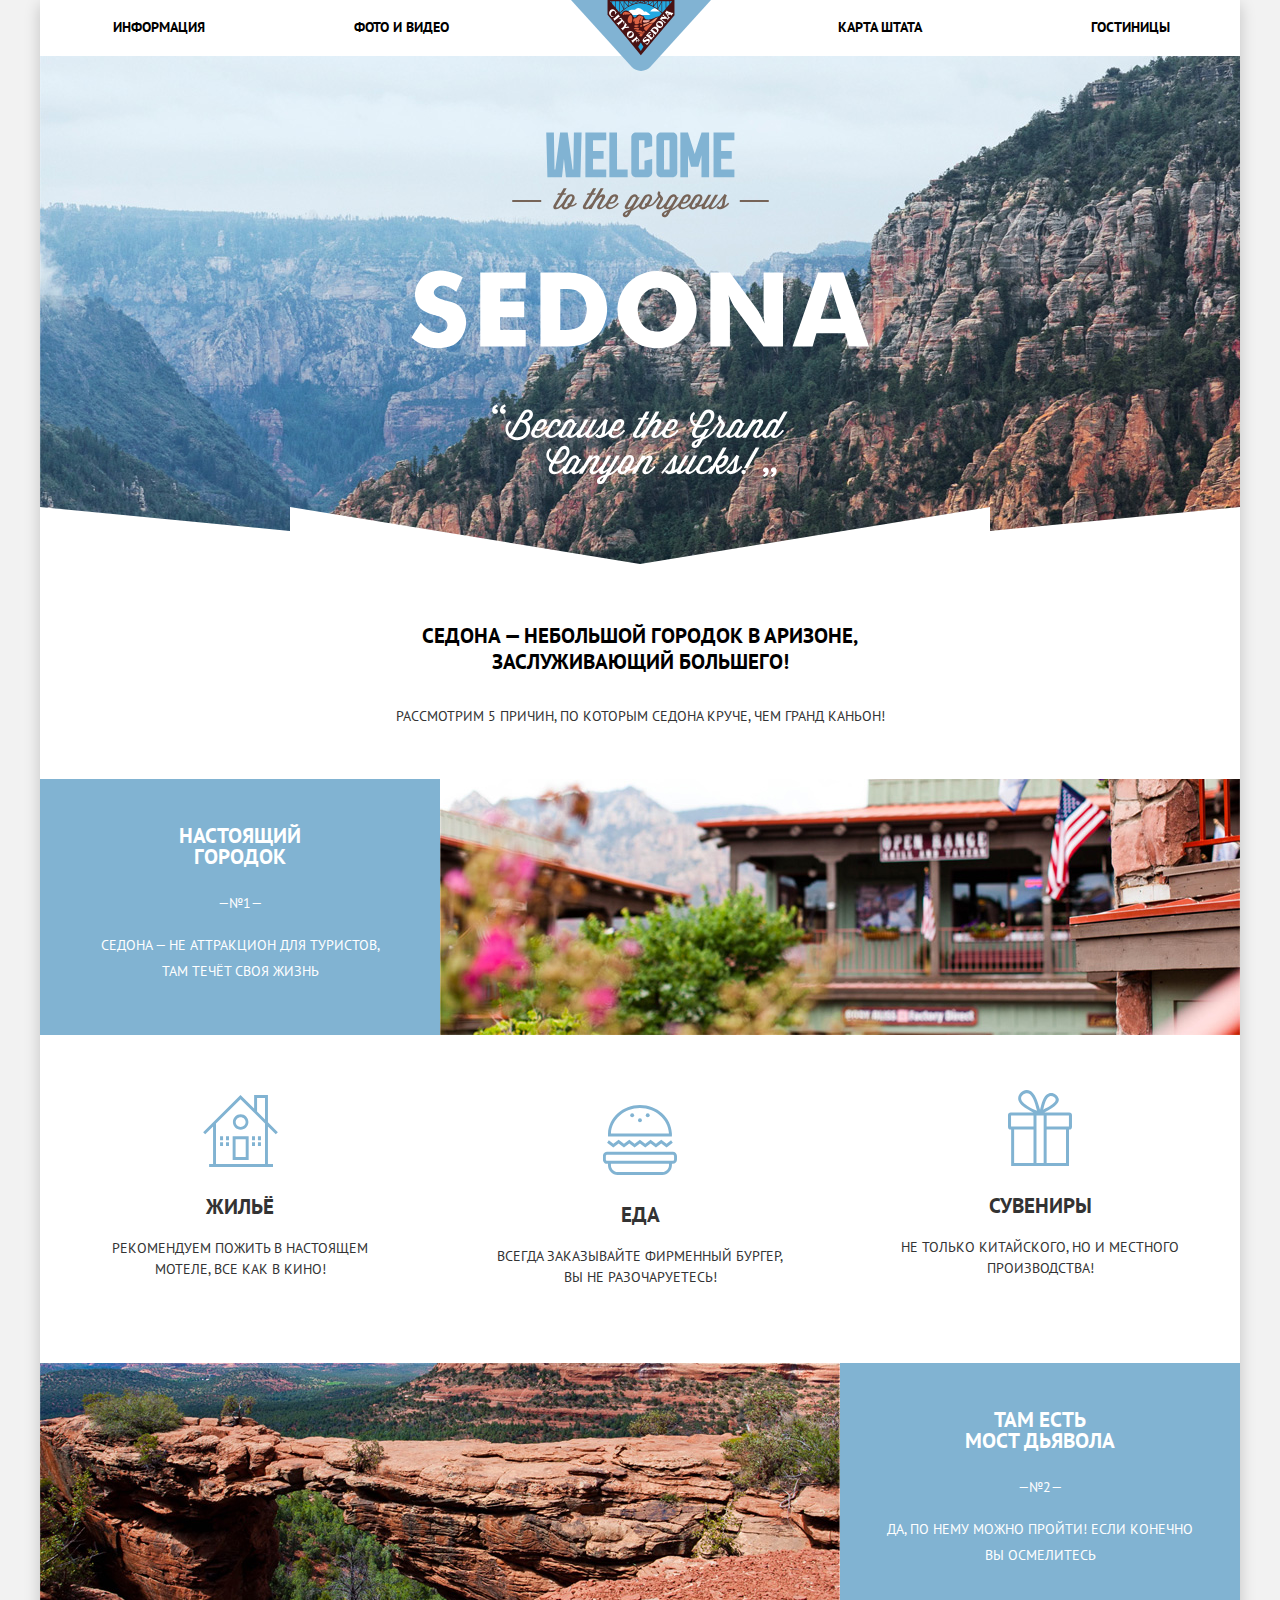
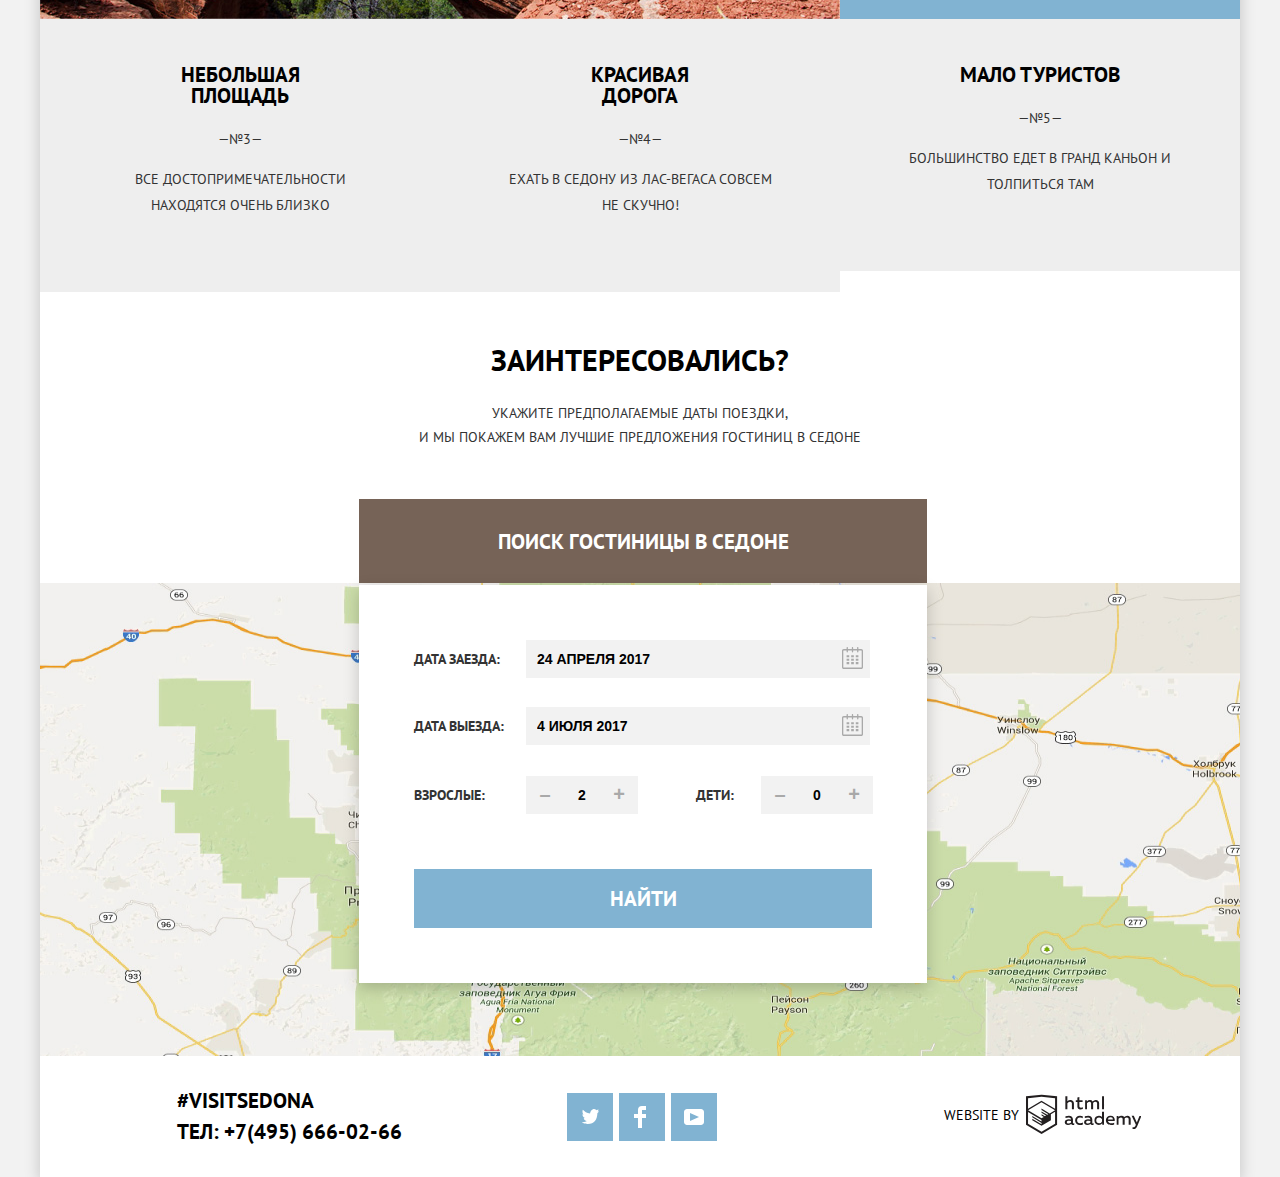
==== commit 83a87afa: "сетка главной страницы" ====
--- a/index.html
+++ b/index.html
@@ -69,17 +69,17 @@
                 <li>
                   <img src="img/icon-1.svg" width="75" height="72" alt="">
                   <h3>Жильё</h3>
-                  <p>Рекомендуем пожить в настоящем мотеле, все как в кино!</p>
+                  <p class="description">Рекомендуем пожить в настоящем мотеле, все как в кино!</p>
                 </li>
                 <li>
                   <img src="img/icon-2.svg" width="74" height="70" alt="">
                   <h3>Еда</h3>
-                  <p>Всегда заказывайте фирменный бургер, вы не разочаруетесь!</p>
+                  <p class="description">Всегда заказывайте фирменный бургер, вы не разочаруетесь!</p>
                 </li>
                 <li>
                   <img src="img/icon-3.svg" width="64" height="76" alt="">
                   <h3>Сувениры</h3>
-                  <p>Не только китайского, но и местного производства!</p>
+                  <p class="description">Не только китайского, но и местного производства!</p>
                 </li>
               </ul>
             </div>
@@ -100,7 +100,7 @@
             <div class="index-columns-row">
               <h2 class="index-columns-row-text">Небольшая площадь</h2>
               <span>—№3—</span>
-              <p>Все достопримечательности находятся близко</p>
+              <p>Все достопримечательности находятся очень близко</p>
             </div>
           </li>
           <li class="feature-item">
@@ -123,61 +123,69 @@
         <h1 class="visually-hidden">Поиск гостиницы в Седоне</h1>
         <p class="appointment-text">Заинтересовались?</p>
         <p class="appointment-info">Укажите предполагаемые даты поездки,<br> и  мы покажем вам лучшие предложения гостиниц в Седоне</p>
-        <div class="index-form">
-          <button class="open-form">Поиск гостиницы в Седоне</button>
+        <button class="open-form">Поиск гостиницы в Седоне</button>
+          <div class="index-form">
           <form class="appointment-form" action="https://echo.htmlacademy.ru/courses" method="post">
             <fieldset class="date">
               <legend class="visually-hidden">Даты въезда и выезда</legend>
-              <label class="appointment-date-text" for="date_in">Дата въезда:</label>
-              <input class="appointment-date appointment-field" type="text" name="date_in" id="date_in" value="24 апреля 2017">
-              <button class="button-calendar" type="button">
-                <svg xmlns="http://www.w3.org/2000/svg" width="21" height="22" viewBox="0 0 21 22">
-                  <path d="M19.251 2.025h-2.845V.648c0-.381-.294-.689-.656-.689-.363 0-.656.308-.656.689v1.377h-3.938V.648c0-.381-.294-.689-.655-.689-.363 0-.657.308-.657.689v1.377H5.906V.648c0-.381-.294-.689-.656-.689-.363 0-.657.308-.657.689v1.377H1.75C.784 2.025 0 2.847 0 3.862v16.302C0 21.179.784 22 1.75 22h17.501c.966 0 1.749-.821 1.749-1.836V3.862c0-1.015-.783-1.837-1.749-1.837zm.437 18.139a.448.448 0 0 1-.437.459H1.75a.45.45 0 0 1-.438-.459V3.862a.45.45 0 0 1 .438-.459h2.844v1.378c0 .381.294.689.657.689.362 0 .656-.308.656-.689V3.403h3.938v1.378c0 .381.294.689.657.689.361 0 .655-.308.655-.689V3.403h3.938v1.378c0 .381.293.689.656.689.362 0 .656-.308.656-.689V3.403h2.845c.241 0 .437.206.437.459v16.302z"/><path d="M4.594 8.225h2.625v2.066H4.594zM4.594 11.668h2.625v2.067H4.594zM4.594 15.112h2.625v2.066H4.594zM9.188 15.112h2.625v2.066H9.188zM9.188 11.668h2.625v2.067H9.188zM9.188 8.225h2.625v2.066H9.188zM13.781 15.112h2.625v2.066h-2.625zM13.781 11.668h2.625v2.067h-2.625zM13.781 8.225h2.625v2.066h-2.625z"/>
-                </svg>
-              </button>
-              <label class="appointment-date-text" for="date_out">Дата выезда:</label>
-              <input class="appointment-date appointment-field" type="text" name="date_out" id="date_out" value="04 июля 2017">
-              <button class="button-calendar" type="button">
-                <svg xmlns="http://www.w3.org/2000/svg" width="21" height="22" viewBox="0 0 21 22">
-                  <path d="M19.251 2.025h-2.845V.648c0-.381-.294-.689-.656-.689-.363 0-.656.308-.656.689v1.377h-3.938V.648c0-.381-.294-.689-.655-.689-.363 0-.657.308-.657.689v1.377H5.906V.648c0-.381-.294-.689-.656-.689-.363 0-.657.308-.657.689v1.377H1.75C.784 2.025 0 2.847 0 3.862v16.302C0 21.179.784 22 1.75 22h17.501c.966 0 1.749-.821 1.749-1.836V3.862c0-1.015-.783-1.837-1.749-1.837zm.437 18.139a.448.448 0 0 1-.437.459H1.75a.45.45 0 0 1-.438-.459V3.862a.45.45 0 0 1 .438-.459h2.844v1.378c0 .381.294.689.657.689.362 0 .656-.308.656-.689V3.403h3.938v1.378c0 .381.294.689.657.689.361 0 .655-.308.655-.689V3.403h3.938v1.378c0 .381.293.689.656.689.362 0 .656-.308.656-.689V3.403h2.845c.241 0 .437.206.437.459v16.302z"/><path d="M4.594 8.225h2.625v2.066H4.594zM4.594 11.668h2.625v2.067H4.594zM4.594 15.112h2.625v2.066H4.594zM9.188 15.112h2.625v2.066H9.188zM9.188 11.668h2.625v2.067H9.188zM9.188 8.225h2.625v2.066H9.188zM13.781 15.112h2.625v2.066h-2.625zM13.781 11.668h2.625v2.067h-2.625zM13.781 8.225h2.625v2.066h-2.625z"/>
-                </svg>
-              </button>
+              <div class="row-line">
+                <label class="appointment-date-text" for="date_in">Дата заезда:</label>
+                <input class="appointment-date appointment-field" type="text" name="date_in" id="date_in" value="24 апреля 2017">
+                <button class="button-calendar" type="button">
+                  <svg xmlns="http://www.w3.org/2000/svg" width="21" height="22" viewBox="0 0 21 22">
+                    <path d="M19.251 2.025h-2.845V.648c0-.381-.294-.689-.656-.689-.363 0-.656.308-.656.689v1.377h-3.938V.648c0-.381-.294-.689-.655-.689-.363 0-.657.308-.657.689v1.377H5.906V.648c0-.381-.294-.689-.656-.689-.363 0-.657.308-.657.689v1.377H1.75C.784 2.025 0 2.847 0 3.862v16.302C0 21.179.784 22 1.75 22h17.501c.966 0 1.749-.821 1.749-1.836V3.862c0-1.015-.783-1.837-1.749-1.837zm.437 18.139a.448.448 0 0 1-.437.459H1.75a.45.45 0 0 1-.438-.459V3.862a.45.45 0 0 1 .438-.459h2.844v1.378c0 .381.294.689.657.689.362 0 .656-.308.656-.689V3.403h3.938v1.378c0 .381.294.689.657.689.361 0 .655-.308.655-.689V3.403h3.938v1.378c0 .381.293.689.656.689.362 0 .656-.308.656-.689V3.403h2.845c.241 0 .437.206.437.459v16.302z"/><path d="M4.594 8.225h2.625v2.066H4.594zM4.594 11.668h2.625v2.067H4.594zM4.594 15.112h2.625v2.066H4.594zM9.188 15.112h2.625v2.066H9.188zM9.188 11.668h2.625v2.067H9.188zM9.188 8.225h2.625v2.066H9.188zM13.781 15.112h2.625v2.066h-2.625zM13.781 11.668h2.625v2.067h-2.625zM13.781 8.225h2.625v2.066h-2.625z"/>
+                  </svg>
+                </button>
+              </div>
+              <div class="row-line date-departure-row">
+                <label class="appointment-date-text" for="date_out">Дата выезда:</label>
+                <input class="appointment-date appointment-field" type="text" name="date_out" id="date_out" value="4 июля 2017">
+                <button class="button-calendar" type="button">
+                  <svg xmlns="http://www.w3.org/2000/svg" width="21" height="22" viewBox="0 0 21 22">
+                    <path d="M19.251 2.025h-2.845V.648c0-.381-.294-.689-.656-.689-.363 0-.656.308-.656.689v1.377h-3.938V.648c0-.381-.294-.689-.655-.689-.363 0-.657.308-.657.689v1.377H5.906V.648c0-.381-.294-.689-.656-.689-.363 0-.657.308-.657.689v1.377H1.75C.784 2.025 0 2.847 0 3.862v16.302C0 21.179.784 22 1.75 22h17.501c.966 0 1.749-.821 1.749-1.836V3.862c0-1.015-.783-1.837-1.749-1.837zm.437 18.139a.448.448 0 0 1-.437.459H1.75a.45.45 0 0 1-.438-.459V3.862a.45.45 0 0 1 .438-.459h2.844v1.378c0 .381.294.689.657.689.362 0 .656-.308.656-.689V3.403h3.938v1.378c0 .381.294.689.657.689.361 0 .655-.308.655-.689V3.403h3.938v1.378c0 .381.293.689.656.689.362 0 .656-.308.656-.689V3.403h2.845c.241 0 .437.206.437.459v16.302z"/><path d="M4.594 8.225h2.625v2.066H4.594zM4.594 11.668h2.625v2.067H4.594zM4.594 15.112h2.625v2.066H4.594zM9.188 15.112h2.625v2.066H9.188zM9.188 11.668h2.625v2.067H9.188zM9.188 8.225h2.625v2.066H9.188zM13.781 15.112h2.625v2.066h-2.625zM13.781 11.668h2.625v2.067h-2.625zM13.781 8.225h2.625v2.066h-2.625z"/>
+                  </svg>
+                </button>
+              </div>
             </fieldset>
             <fieldset class="quantity">
-              <legend class="visually-hidden">Количество взрослых и детей</legend>
-              <label class="appointment-quantity-text" for="adults">Взрослые:</label>
-              <button class="button-setup" type="button">+</button>
-              <input class="appointment-quantity appointment-field" type="number" name="adults" id="adults" value="2">
-              <button class="button-setup" type="button">-</button>
-              <label class="appointment-quantity-text" for="child">Дети:</label>
-              <button class="button-setup" type="button">+</button>
-              <input class="appointment-quantity appointment-field" type="number" name="child" id="child" value="0">
-              <button class="button-setup" type="button">-</button>
+              <div class="quantity-form">
+                <legend class="visually-hidden">Количество взрослых и детей</legend>
+                <div class="adults-form">
+                  <label class="appointment-quantity-text adults" for="adults">Взрослые:</label>
+                  <button class="button-setup" type="button">–</button>
+                  <input class="appointment-quantity appointment-field" type="number" name="adults" id="adults" value="2">
+                  <button class="button-setup" type="button">+</button>
+                </div>
+                <div class="child-form">
+                  <label class="appointment-quantity-text child" for="child">Дети:</label>
+                  <button class="button-setup" type="button">–</button>
+                  <input class="appointment-quantity appointment-field" type="number" name="child" id="child" value="0">
+                  <button class="button-setup" type="button">+</button>
+                </div>
+              </div>
             </fieldset>
             <button class="button-search" type="submit">Найти</button>
           </form>
         </div>
       </section>
       <div class="map">
-        <img src="img/map.jpg" width="1200" height="593" alt="Карта расположения Седоны">
+        <img src="img/map.jpg" width="1200" height="473" alt="Карта расположения Седоны">
         <!--Здесь будет форма-->        
       </div>
     </main>
     <footer class="main-footer">
-      <p class="footer-contacts">
-        #VISITSEDONA
-        Тел: <a class="link" href="tel:+74956660266">+7(495)666-02-66</a>
-      </p>
-      
-        <ul class="footer-social list">
-          <li> <a class="social-link" href="#"><img class="social-icon" src="img/tw-icon.svg" width="17" height="15" alt="Твиттер"></a> </li>
-          <li> <a class="social-link" href="#"><img class="social-icon" src="img/fb-icon.svg" width="12" height="22" alt="Фэйсбук"></a> </li>      
-          <li> <a class="social-link" href="#"><img class="social-icon" src="img/youtube-icon.svg" width="20" height="16" alt="Ютуб"></a> </li>  
-        </ul>
-      
+      <div class="footer-contacts">
+        <p class="contacts hashtag">#VISITSEDONA</p>      
+        <p class="contacts">Тел: <a class="link" href="tel:+74956660266">+7(495) 666-02-66</a></p>
+      </div>
+      <ul class="footer-social list">
+        <li> <a class="social-link" href="#"><img class="social-icon twitter-icon" src="img/tw-icon.svg" width="17" height="15" alt="Твиттер"></a> </li>
+        <li> <a class="social-link" href="#"><img class="social-icon facebook-icon" src="img/fb-icon.svg" width="12" height="22" alt="Фэйсбук"></a> </li>      
+        <li> <a class="social-link" href="#"><img class="social-icon youtube-icon" src="img/youtube-icon.svg" width="20" height="16" alt="Ютуб"></a> </li>  
+      </ul>
       <a class="footer-copyright" href="https://htmlacademy.ru/intensive/htmlcss">
-        Website by 
-        <svg xmlns="http://www.w3.org/2000/svg" data-name="Logo html academy" viewBox="0 0 113 39">
+        <p>Website by</p> 
+        <svg class="logo-htmlacademy" xmlns="http://www.w3.org/2000/svg" width="115" height="41" data-name="Logo html academy" viewBox="0 0 113 39">
         <path  d="M46.84 28.22a2.07 2.07 0 0 0 .58-.11v1.4a3.41 3.41 0 0 1-1.24.22 1.75 1.75 0 0 1-1.75-1 5.08 5.08 0 0 1-3.3 1.13c-1.59 0-3.06-.87-3.06-2.68 0-2.24 2.08-2.93 3.9-2.93a11.63 11.63 0 0 1 2.28.26v-.31c0-1.09-.8-1.86-2.3-1.86a7.79 7.79 0 0 0-3.15.67v-1.79a10.72 10.72 0 0 1 3.35-.58c2.48 0 4 1.18 4 3.83v3.14a.57.57 0 0 0 .69.61zm-6.76-1.19a1.42 1.42 0 0 0 1.64 1.29 3.56 3.56 0 0 0 2.53-1v-1.51a10.21 10.21 0 0 0-1.9-.22c-1.1.01-2.27.35-2.27 1.45zM53.06 20.62a5.29 5.29 0 0 1 2.7.67v1.79a4.28 4.28 0 0 0-2.42-.73 2.89 2.89 0 1 0 0 5.76 5.26 5.26 0 0 0 2.55-.67v1.8a6.58 6.58 0 0 1-2.9.6 4.42 4.42 0 0 1-4.72-4.54 4.54 4.54 0 0 1 4.79-4.68zM65.84 28.22a2.07 2.07 0 0 0 .58-.11v1.4a3.41 3.41 0 0 1-1.24.22 1.75 1.75 0 0 1-1.75-1 5.08 5.08 0 0 1-3.3 1.13c-1.59 0-3.06-.87-3.06-2.68 0-2.24 2.08-2.93 3.9-2.93a11.63 11.63 0 0 1 2.28.26v-.31c0-1.09-.8-1.86-2.3-1.86a7.79 7.79 0 0 0-3.15.67v-1.79a10.72 10.72 0 0 1 3.35-.58c2.48 0 4 1.18 4 3.83v3.14a.57.57 0 0 0 .69.61zm-6.76-1.19a1.42 1.42 0 0 0 1.64 1.29 3.56 3.56 0 0 0 2.53-1v-1.51a10.21 10.21 0 0 0-1.9-.22c-1.11.01-2.27.35-2.27 1.45zM76.67 16.85v12.76h-1.76v-1.39a4.07 4.07 0 0 1-3.35 1.62 4.62 4.62 0 0 1 0-9.22 4 4 0 0 1 3.15 1.37v-5.14h2zm-4.76 5.48a2.9 2.9 0 0 0 0 5.8 3 3 0 0 0 2.79-1.84v-2.13a3.06 3.06 0 0 0-2.79-1.83zM82.99 20.62c3.48 0 4.68 2.81 4.12 5.34h-6.58c.22 1.57 1.75 2.22 3.35 2.22a6.41 6.41 0 0 0 2.77-.62v1.68a7.5 7.5 0 0 1-3.14.6c-2.68 0-5-1.53-5-4.61a4.39 4.39 0 0 1 4.48-4.61zm.09 1.62a2.39 2.39 0 0 0-2.57 2.26h4.85a2.06 2.06 0 0 0-2.28-2.26zM89.1 29.61v-8.75h1.73v1.09a4 4 0 0 1 2.92-1.33 3 3 0 0 1 2.73 1.4 4.33 4.33 0 0 1 3.06-1.4 3.21 3.21 0 0 1 3.32 3.52v5.47h-2V24.2a1.67 1.67 0 0 0-1.73-1.84 2.94 2.94 0 0 0-2.17 1.18V29.61h-2V24.2a1.67 1.67 0 0 0-1.73-1.84 3.11 3.11 0 0 0-2.32 1.35v5.91h-2zM111.47 20.86h2l-4.1 9.93c-.95 2.28-2.19 3-3.52 3a5 5 0 0 1-1.15-.15v-1.66a3 3 0 0 0 .89.13c.95 0 1.66-.67 2.17-2l.18-.44-4.16-8.82h2.13l3 6.6zM40.66 1.53v5a4 4 0 0 1 2.83-1.2A3.41 3.41 0 0 1 47.1 8.9v5.41h-2V9.15a1.9 1.9 0 0 0-2-2.1 3.08 3.08 0 0 0-2.44 1.46v5.8h-2V1.53h2zM52.43 2.42v3.12h3.17v1.71h-3.17v4c0 1.15.53 1.53 1.66 1.53a4.71 4.71 0 0 0 1.77-.35v1.68a7.14 7.14 0 0 1-2.35.38 2.68 2.68 0 0 1-3-2.88V7.23h-1.6V5.52h1.57V2.88zM58.1 14.29V5.54h1.73v1.09a4 4 0 0 1 2.92-1.33 3 3 0 0 1 2.73 1.4 4.33 4.33 0 0 1 3.06-1.4 3.21 3.21 0 0 1 3.32 3.52v5.47h-2V8.88a1.67 1.67 0 0 0-1.73-1.84 2.94 2.94 0 0 0-2.17 1.18V14.29h-2V8.88a1.67 1.67 0 0 0-1.73-1.84 3.11 3.11 0 0 0-2.32 1.35v5.91h-2zM74.72 1.52h1.95v12.76h-1.95zM15.44.02h-.16L0 1.62v28l15.28 9.09 15.28-9.09v-28zm13.12 28.45l-13.28 7.9L2 28.47V16.99l13.22 7.87v1.43l-9.07-5.4v1.38l9.11 5.47v1.46l-9.1-5.42v1.38l9.11 5.47 9.19-5.5V19.22l4.1-2.45v11.67zm0-13.16l-3.65 2.14-1.68 1-8-4.76v1.38l6.84 4.07h-.06l-.15.09-1 .57-5.64-3.36v1.38l4.45 2.65-1.05.7-3.36-2v1.38l2.21 1.3-2.25 1.35-13.16-7.82 13.17-7.92zm0-1.39L15.21 6.05l-13.2 7.86V3.41l13.28-1.39 13.28 1.39v10.51z"/>
         </svg>
       </a>
--- a/css/style.css
+++ b/css/style.css
@@ -29,6 +29,7 @@
     background-image: url('../img/index-page-main-bg.jpg');
     background-position: top center;
     background-repeat: no-repeat;
+    box-shadow: 0px 5px 15px 0 rgba(0, 1, 1, 0.2);
 }
 
 .catalog {
@@ -133,6 +134,7 @@
 
 .index-columns-row-text {
     color: #000000;
+    line-height: 1;
 }
 
 .appointment {
@@ -158,6 +160,7 @@
     font-size: 21px;
     font-weight: 700;
     line-height: 1.24;
+    text-transform: inherit;
     background-color: #766357;
     text-align: center;
     color: #ffffff;
@@ -174,6 +177,10 @@
     color: rgba(255, 255, 255, 0.3);
 }
 
+.appointment-date-text {
+    font-weight: 700;
+}
+
 .date {
     border: none;
 }
@@ -201,8 +208,6 @@
 }
 
 .button-calendar {
-    font-size: 20px;
-    font-weight: 700;
     fill: #a9a9a9;
     border: none;
     background-color: #f2f2f2;
@@ -597,7 +602,7 @@
 }
 
 .site-navigation {
-    display:flex;
+    display: flex;
     flex-direction: row;
     justify-content: space-between;
     width: 1200px;
@@ -653,22 +658,25 @@
 
 .headline {
     margin-top: 0;
-    margin-bottom: 30px;
+    margin-bottom: 28px;
 }
 
 .index-columns-text {
     margin: 0;
+}
+
+.features-list li:nth-child(2) {
+    margin-top: 10px;
 }
 
 .features-list li:first-child {
     position: relative;
-    
     width: 1200px;
 }
 
 .upper-text {
     position: relative;
-    display:flex;
+    display: flex;
     margin-bottom: 60px;
 }
 
@@ -679,6 +687,11 @@
     padding-left: 60px;
 }
 
+
+.index-columns-container {
+    width: 400px;
+}
+
 .index-columns-container .index-columns-text {
     margin-right: 40px;
     margin-left: 40px;
@@ -709,11 +722,12 @@
 .upper-text-list p {
     margin-left: 50px;
     margin-right: 50px;
+    line-height: 1.5;
 }
 
 .lower-text {
     position: relative;
-    display:flex;
+    display: flex;
 }
 
 .lower-text .index-columns-container {
@@ -730,7 +744,7 @@
 
 .columns-row {
     position: relative;
-    display:flex;
+    display: flex;
     text-align: center;
 }
 
@@ -743,8 +757,8 @@
 .index-columns-row-text {
     margin-top: 0;
     margin-left: 120px;
-    margin-right:120px;
-    margin-bottom: 15px;
+    margin-right: 120px;
+    margin-bottom: 20px;
 }
 
 .index-columns-row p {
@@ -754,6 +768,7 @@
 
 .appointment {
     padding-top: 50px;
+    height: 241px;
 }
 
 .appointment-text {
@@ -772,6 +787,229 @@
 .open-form {
     width: 568px;
     height: 86px;
+    padding: 0;
+    margin-top: 49px;
     margin-right: 319px;
     margin-left: 319px;
+    font-family: inherit;
+
+}
+
+.index-form {
+    width: 568px;
+    height: 285px;
+    margin-right: 319px;
+    margin-left: 319px;
+}
+
+.appointment-form {
+    position: absolute;
+    margin: 0;
+    padding: 55px;
+    background-color: #ffffff;
+    box-shadow: 0px 5px 15px 0 rgba(0, 1, 1, 0.2);
+}
+
+.date {
+    padding: 0;
+    margin: 0;
+}
+
+.row-line {
+    display: flex;
+    width: 458px;
+    height: 28px;
+    margin-bottom: 39px;
+}
+
+.appointment-date-text {
+    width: 112px;
+    padding-top: 6px;
+    
+    padding-bottom: 6px;
+}
+
+.appointment-date {
+    width: 285px;
+    height: 26px;
+    padding-top: 6px;
+    padding-left: 11px;
+    padding-bottom: 6px;
+    padding-right: 20px;
+    vertical-align: middle;
+}
+
+.button-calendar {
+    height: 22px;
+    padding-top: 7px;
+    padding-left: 0;
+    padding-bottom: 31px;
+    padding-right: 7px;
+}
+
+.appointment-quantity::-webkit-outer-spin-button,
+.appointment-quantity::-webkit-inner-spin-button {
+    -webkit-appearance: none;
+    margin: 0;
+}
+
+.quantity {
+    margin: 0;
+    padding: 0;
+}
+
+.quantity-form {
+    display: flex;
+    justify-content: space-between;
+    margin-top: 2px;
+    margin-right: 0;
+    margin-bottom: 0;
+    margin-left: 0;
+    padding: 0;
+}
+
+.appointment-quantity {
+    width: 44px;
+    height: 26px;
+    padding-top: 6px;
+    padding-right: 0;
+    padding-bottom: 6px;
+    padding-left: 0;
+    text-align: center;
+    margin-right: -4px;
+    margin-left: -4px;
+}
+
+.appointment-quantity-text {
+    font-weight: 700;
+}
+
+.button-setup {
+    font-size: 16;
+    width: 38px;
+    height: 38px;
+}
+
+.adults-form {
+    display: flex;
+    width: 226px;
+    margin: 0;
+}
+
+.adults {
+    width: 112px;
+    padding-top: 6px;
+    padding-bottom: 6px;
+    padding-left: 0;
+}
+
+.child-form {
+    display: flex;
+    width: 226px;
+    margin-right: -10px;
+}
+
+.child {
+    width: 38px;
+    padding-top: 6px;
+    padding-right: 15px;
+    padding-bottom: 6px;
+    padding-left: 0px;
+    margin-right: 12px;
+    margin-left: 40px;
+}
+
+.button-search {
+    font-family: inherit;
+    text-transform: uppercase;
+    margin-top: 55px;
+    width: 100%;
+    padding-top: 16px;
+    padding-bottom: 16px;
+}
+
+.map {
+    height: 473px;
+}
+
+.main-footer {
+    display: flex;
+    flex-direction: row;
+    justify-content: space-between;
+    padding-top: 32px;
+    padding-bottom: 32px;
+    padding-left: 137px;
+    padding-right: 99px;
+}
+
+.footer-contacts {
+    margin: 0;
+    width: 250px;
+}
+
+.contacts {
+    margin-top: 5px;
+    margin-bottom: 0;
+}
+
+.hashtag {
+    margin-top: 0;
+}
+
+.footer-social {
+    display: flex;
+    margin: 0;
+    padding-top: 5px;
+    padding-right: 88px;
+    padding-bottom: 0;
+    padding-left: 0;
+    justify-content: center;
+
+}
+
+.social-link {
+    position: relative;
+    display: block;
+    width: 46px;
+    height: 48px;
+}
+
+.footer-social li {
+    margin-right: 6px;
+}
+
+.footer-social li:last-child {
+    margin: 0;
+    
+}
+
+.twitter-icon {
+    margin-top: 16px;
+    margin-right: 15px;
+    margin-left: 15px;
+}
+
+.facebook-icon {
+    margin-top: 13px;
+    margin-right: 15px;
+    margin-left: 15px;
+}
+
+.youtube-icon {
+    margin-top: 16px;
+    margin-right: 15px;
+    margin-left: 13px;
+}
+
+.footer-copyright {
+    display: flex;
+    padding-top: 6px;
+
+}
+
+.footer-copyright p {
+    margin-right: 7px;
+    margin-top: 0;
+    margin-bottom: 0;
+    padding-top: 8px;
 }